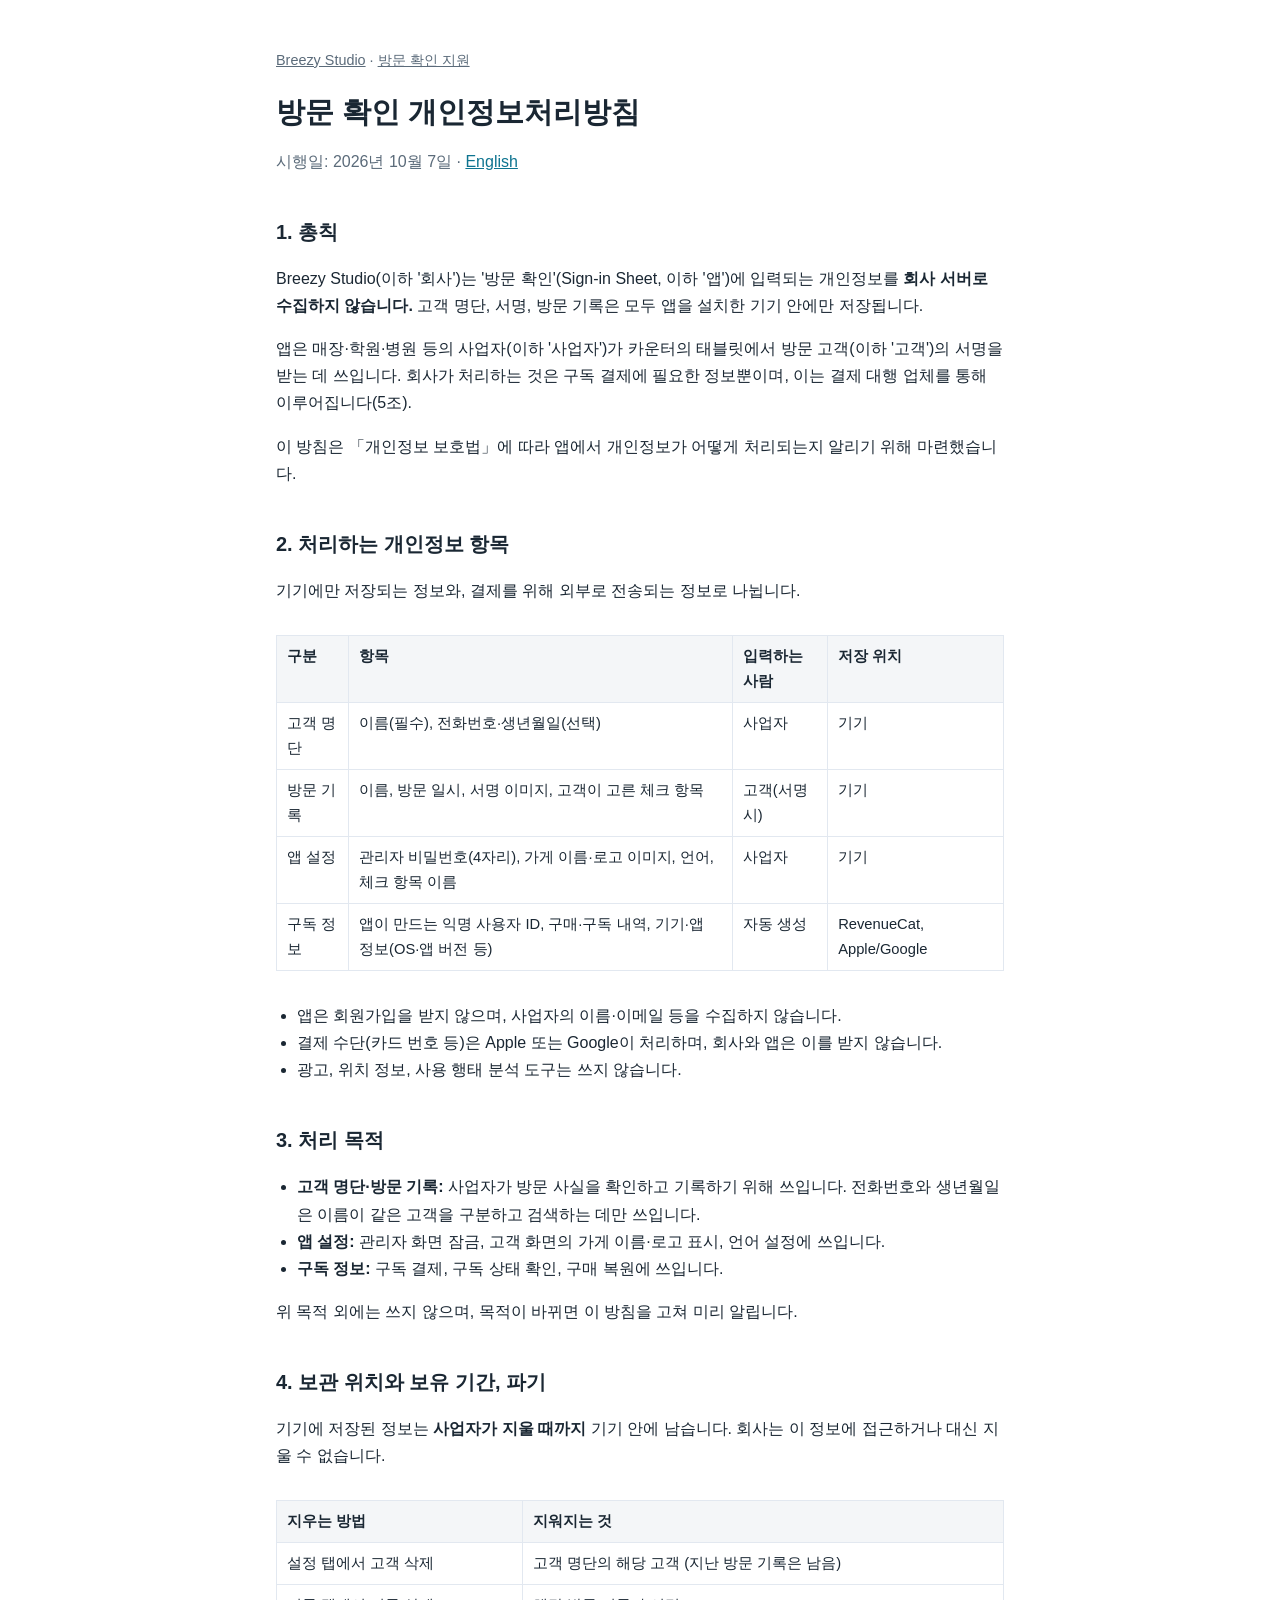
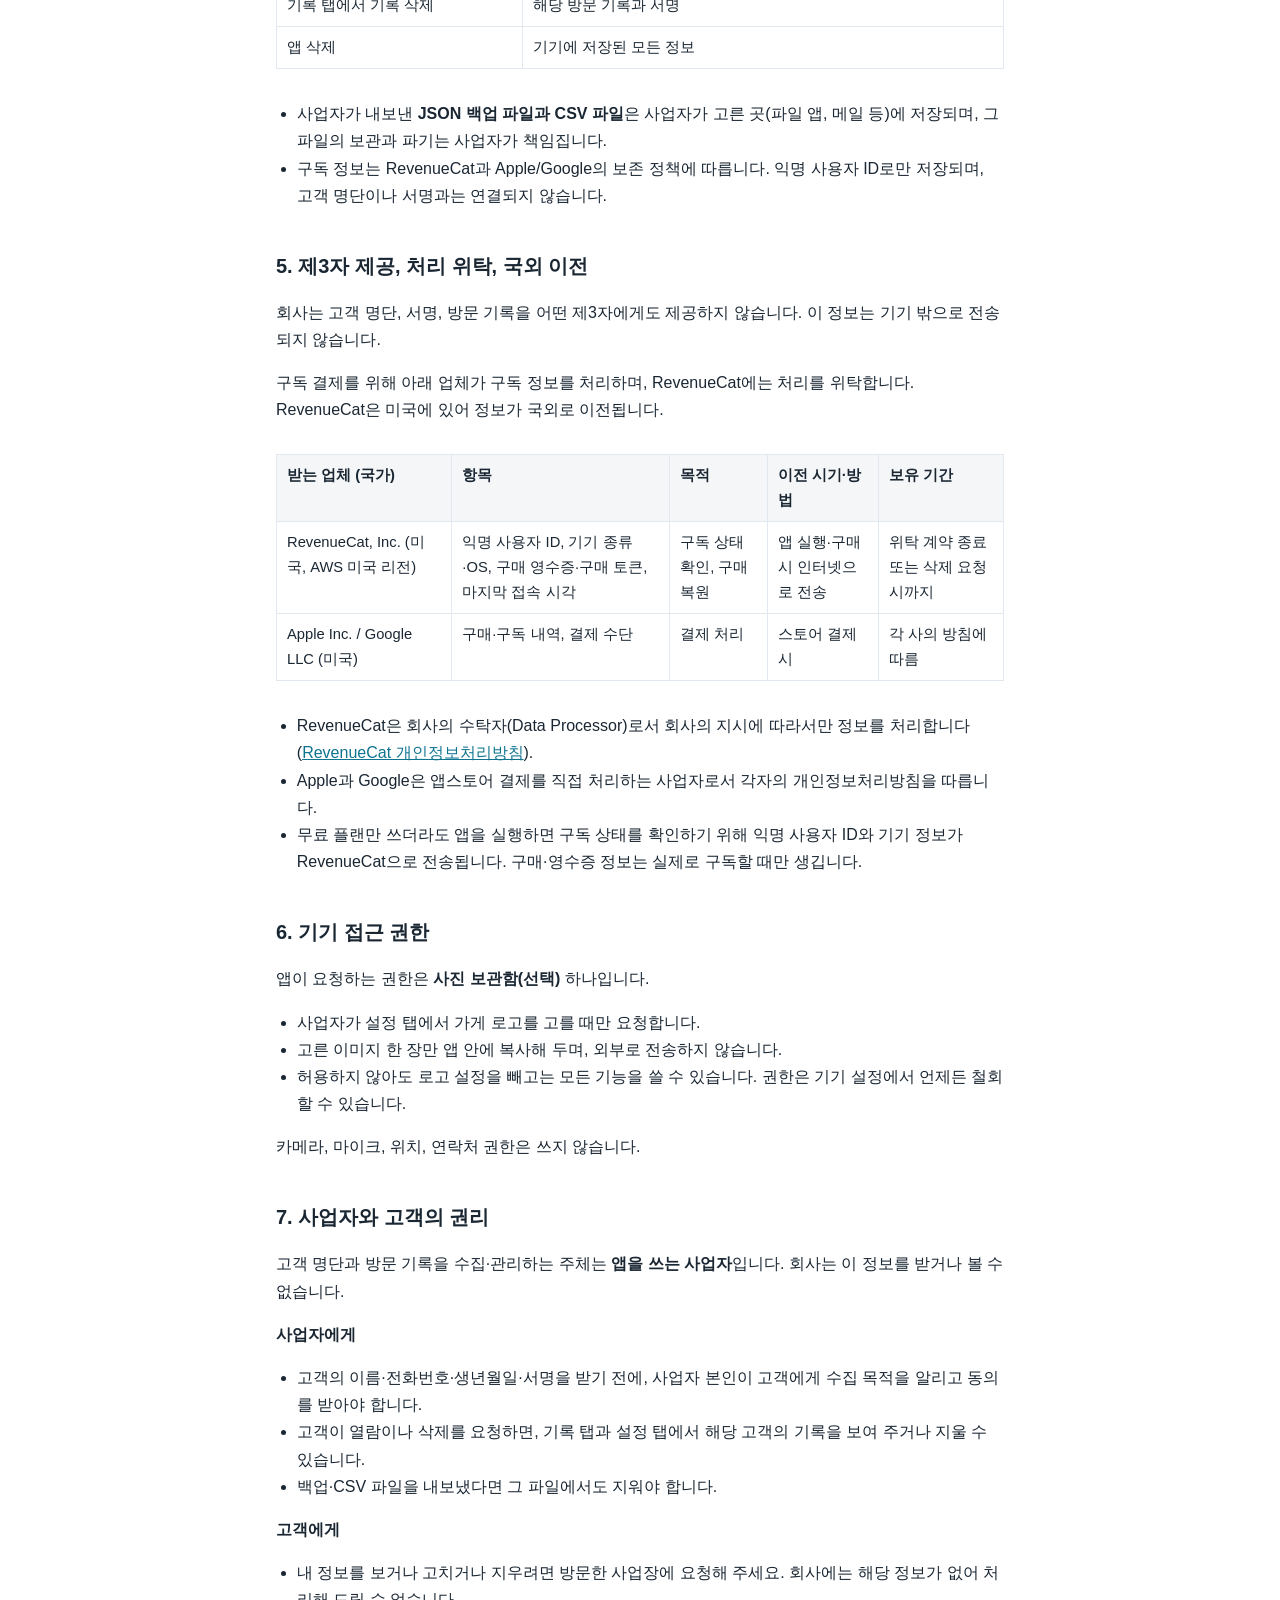
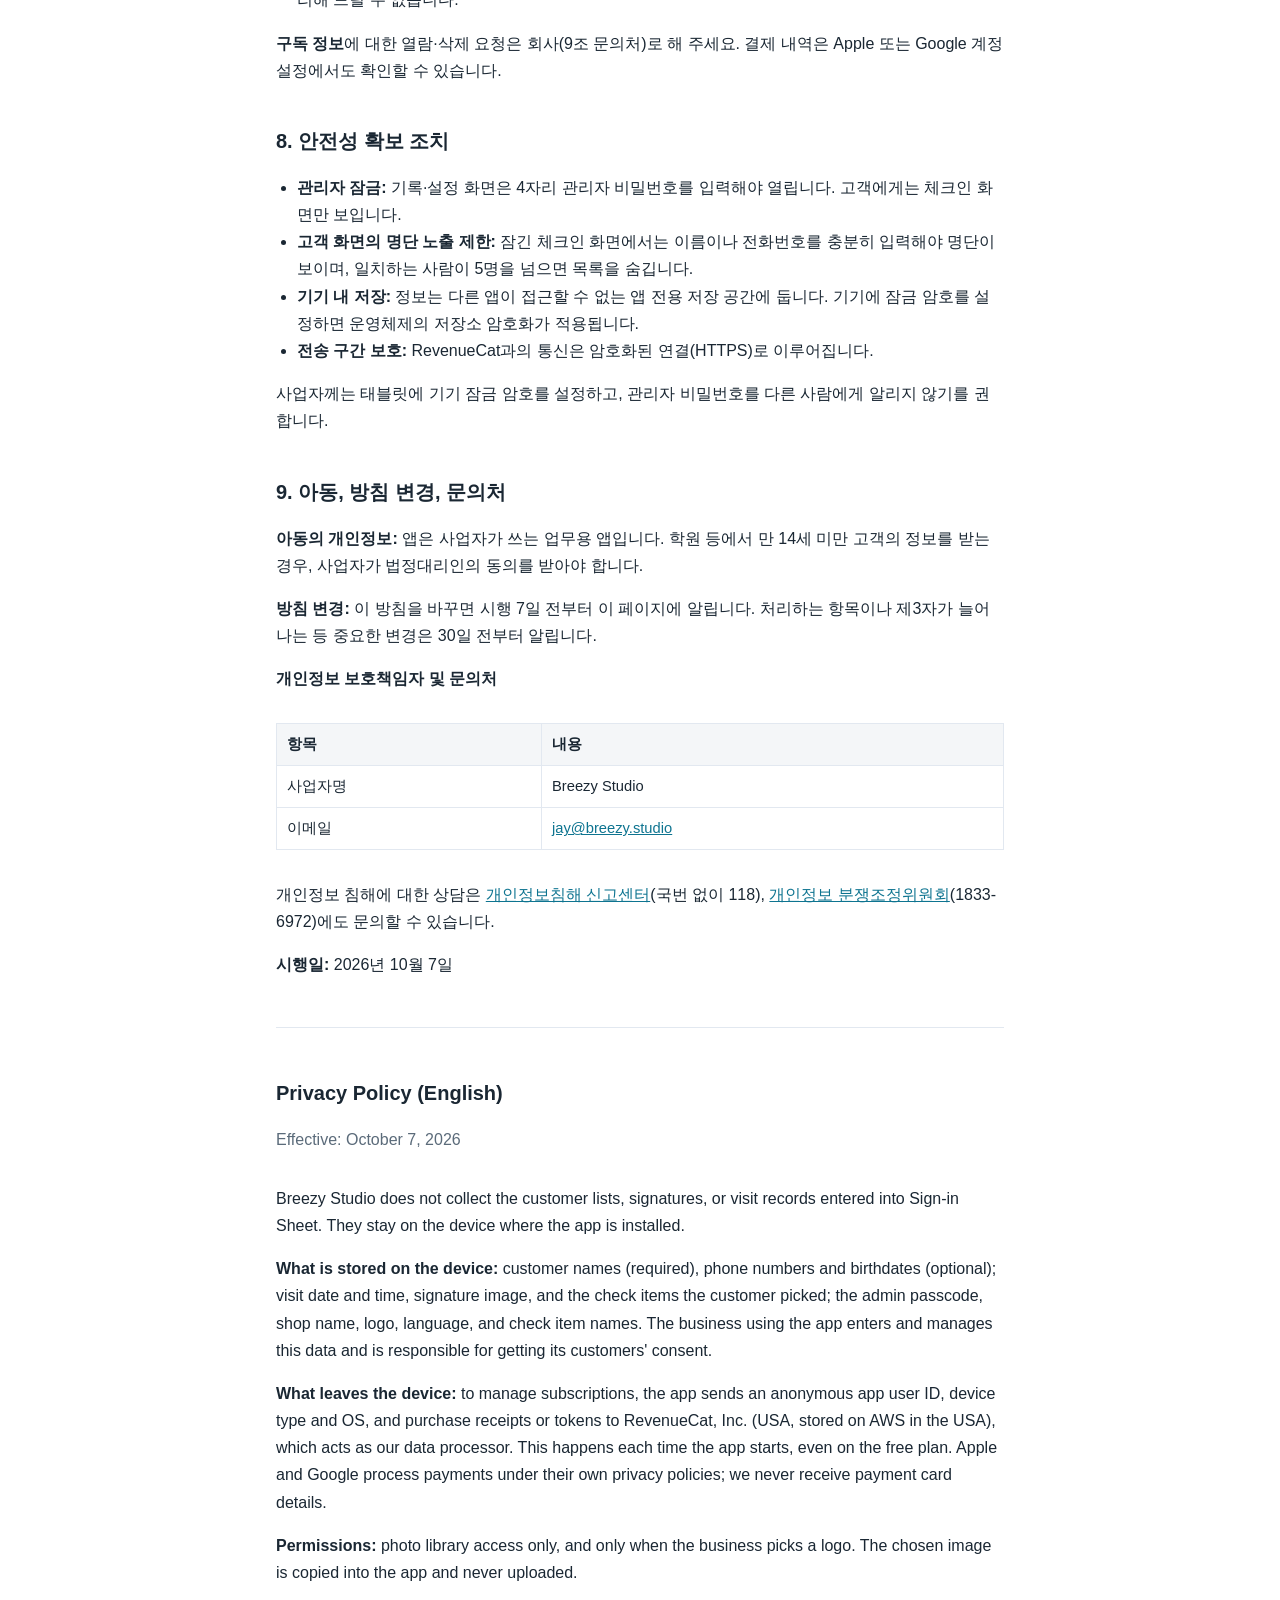
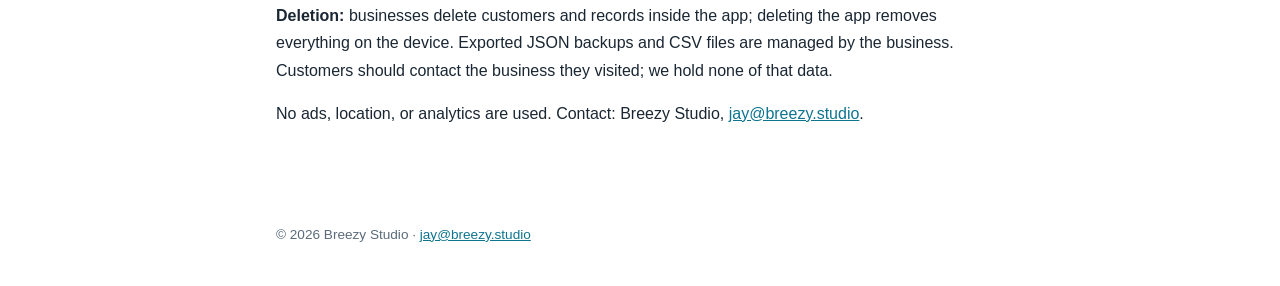
==== signin-sheet/privacy/index.html @ 1c0f671f "Breezy Studio 사이트 첫 버전 - 루트: 앱 목록과 연락처 - /signin-sheet/privacy/: 방문 확인 개인정보처리방침 (시행일 2026-10-07) - /" ====
<!doctype html>
<html lang="ko">
<head>
<meta charset="utf-8">
<meta name="viewport" content="width=device-width, initial-scale=1">
<title>방문 확인 개인정보처리방침 · Breezy Studio</title>
<meta name="color-scheme" content="light dark">
<link rel="stylesheet" href="/assets/site.css">
</head>
<body>
<main>
  <nav class="crumbs"><a href="/">Breezy Studio</a> · <a href="/signin-sheet/support/">방문 확인 지원</a></nav>
  <h1>방문 확인 개인정보처리방침</h1>
  <p class="meta">시행일: 2026년 10월 7일 · <a href="#en">English</a></p>
  
  <h2>1. 총칙</h2>
  <p>Breezy Studio(이하 '회사')는 '방문 확인'(Sign-in Sheet, 이하 '앱')에 입력되는 개인정보를 <strong>회사 서버로 수집하지 않습니다.</strong> 고객 명단, 서명, 방문 기록은 모두 앱을 설치한 기기 안에만 저장됩니다.</p>
  <p>앱은 매장·학원·병원 등의 사업자(이하 '사업자')가 카운터의 태블릿에서 방문 고객(이하 '고객')의 서명을 받는 데 쓰입니다. 회사가 처리하는 것은 구독 결제에 필요한 정보뿐이며, 이는 결제 대행 업체를 통해 이루어집니다(5조).</p>
  <p>이 방침은 「개인정보 보호법」에 따라 앱에서 개인정보가 어떻게 처리되는지 알리기 위해 마련했습니다.</p>
  
  <h2>2. 처리하는 개인정보 항목</h2>
  <p>기기에만 저장되는 정보와, 결제를 위해 외부로 전송되는 정보로 나뉩니다.</p>
  <div class="table-wrap">
    <table>
      <thead><tr><th>구분</th><th>항목</th><th>입력하는 사람</th><th>저장 위치</th></tr></thead>
      <tbody>
        <tr><td>고객 명단</td><td>이름(필수), 전화번호·생년월일(선택)</td><td>사업자</td><td>기기</td></tr>
        <tr><td>방문 기록</td><td>이름, 방문 일시, 서명 이미지, 고객이 고른 체크 항목</td><td>고객(서명 시)</td><td>기기</td></tr>
        <tr><td>앱 설정</td><td>관리자 비밀번호(4자리), 가게 이름·로고 이미지, 언어, 체크 항목 이름</td><td>사업자</td><td>기기</td></tr>
        <tr><td>구독 정보</td><td>앱이 만드는 익명 사용자 ID, 구매·구독 내역, 기기·앱 정보(OS·앱 버전 등)</td><td>자동 생성</td><td>RevenueCat, Apple/Google</td></tr>
      </tbody>
    </table>
  </div>
  <ul>
    <li>앱은 회원가입을 받지 않으며, 사업자의 이름·이메일 등을 수집하지 않습니다.</li>
    <li>결제 수단(카드 번호 등)은 Apple 또는 Google이 처리하며, 회사와 앱은 이를 받지 않습니다.</li>
    <li>광고, 위치 정보, 사용 행태 분석 도구는 쓰지 않습니다.</li>
  </ul>
  
  <h2>3. 처리 목적</h2>
  <ul>
    <li><strong>고객 명단·방문 기록:</strong> 사업자가 방문 사실을 확인하고 기록하기 위해 쓰입니다. 전화번호와 생년월일은 이름이 같은 고객을 구분하고 검색하는 데만 쓰입니다.</li>
    <li><strong>앱 설정:</strong> 관리자 화면 잠금, 고객 화면의 가게 이름·로고 표시, 언어 설정에 쓰입니다.</li>
    <li><strong>구독 정보:</strong> 구독 결제, 구독 상태 확인, 구매 복원에 쓰입니다.</li>
  </ul>
  <p>위 목적 외에는 쓰지 않으며, 목적이 바뀌면 이 방침을 고쳐 미리 알립니다.</p>
  
  <h2>4. 보관 위치와 보유 기간, 파기</h2>
  <p>기기에 저장된 정보는 <strong>사업자가 지울 때까지</strong> 기기 안에 남습니다. 회사는 이 정보에 접근하거나 대신 지울 수 없습니다.</p>
  <div class="table-wrap">
    <table>
      <thead><tr><th>지우는 방법</th><th>지워지는 것</th></tr></thead>
      <tbody>
        <tr><td>설정 탭에서 고객 삭제</td><td>고객 명단의 해당 고객 (지난 방문 기록은 남음)</td></tr>
        <tr><td>기록 탭에서 기록 삭제</td><td>해당 방문 기록과 서명</td></tr>
        <tr><td>앱 삭제</td><td>기기에 저장된 모든 정보</td></tr>
      </tbody>
    </table>
  </div>
  <ul>
    <li>사업자가 내보낸 <strong>JSON 백업 파일과 CSV 파일</strong>은 사업자가 고른 곳(파일 앱, 메일 등)에 저장되며, 그 파일의 보관과 파기는 사업자가 책임집니다.</li>
    <li>구독 정보는 RevenueCat과 Apple/Google의 보존 정책에 따릅니다. 익명 사용자 ID로만 저장되며, 고객 명단이나 서명과는 연결되지 않습니다.</li>
  </ul>
  
  <h2>5. 제3자 제공, 처리 위탁, 국외 이전</h2>
  <p>회사는 고객 명단, 서명, 방문 기록을 어떤 제3자에게도 제공하지 않습니다. 이 정보는 기기 밖으로 전송되지 않습니다.</p>
  <p>구독 결제를 위해 아래 업체가 구독 정보를 처리하며, RevenueCat에는 처리를 위탁합니다. RevenueCat은 미국에 있어 정보가 국외로 이전됩니다.</p>
  <div class="table-wrap">
    <table>
      <thead><tr><th>받는 업체 (국가)</th><th>항목</th><th>목적</th><th>이전 시기·방법</th><th>보유 기간</th></tr></thead>
      <tbody>
        <tr><td>RevenueCat, Inc. (미국, AWS 미국 리전)</td><td>익명 사용자 ID, 기기 종류·OS, 구매 영수증·구매 토큰, 마지막 접속 시각</td><td>구독 상태 확인, 구매 복원</td><td>앱 실행·구매 시 인터넷으로 전송</td><td>위탁 계약 종료 또는 삭제 요청 시까지</td></tr>
        <tr><td>Apple Inc. / Google LLC (미국)</td><td>구매·구독 내역, 결제 수단</td><td>결제 처리</td><td>스토어 결제 시</td><td>각 사의 방침에 따름</td></tr>
      </tbody>
    </table>
  </div>
  <ul>
    <li>RevenueCat은 회사의 수탁자(Data Processor)로서 회사의 지시에 따라서만 정보를 처리합니다 (<a href="https://www.revenuecat.com/privacy" target="_blank" rel="noopener">RevenueCat 개인정보처리방침</a>).</li>
    <li>Apple과 Google은 앱스토어 결제를 직접 처리하는 사업자로서 각자의 개인정보처리방침을 따릅니다.</li>
    <li>무료 플랜만 쓰더라도 앱을 실행하면 구독 상태를 확인하기 위해 익명 사용자 ID와 기기 정보가 RevenueCat으로 전송됩니다. 구매·영수증 정보는 실제로 구독할 때만 생깁니다.</li>
  </ul>
  
  <h2>6. 기기 접근 권한</h2>
  <p>앱이 요청하는 권한은 <strong>사진 보관함(선택)</strong> 하나입니다.</p>
  <ul>
    <li>사업자가 설정 탭에서 가게 로고를 고를 때만 요청합니다.</li>
    <li>고른 이미지 한 장만 앱 안에 복사해 두며, 외부로 전송하지 않습니다.</li>
    <li>허용하지 않아도 로고 설정을 빼고는 모든 기능을 쓸 수 있습니다. 권한은 기기 설정에서 언제든 철회할 수 있습니다.</li>
  </ul>
  <p>카메라, 마이크, 위치, 연락처 권한은 쓰지 않습니다.</p>
  
  <h2>7. 사업자와 고객의 권리</h2>
  <p>고객 명단과 방문 기록을 수집·관리하는 주체는 <strong>앱을 쓰는 사업자</strong>입니다. 회사는 이 정보를 받거나 볼 수 없습니다.</p>
  <p><strong>사업자에게</strong></p>
  <ul>
    <li>고객의 이름·전화번호·생년월일·서명을 받기 전에, 사업자 본인이 고객에게 수집 목적을 알리고 동의를 받아야 합니다.</li>
    <li>고객이 열람이나 삭제를 요청하면, 기록 탭과 설정 탭에서 해당 고객의 기록을 보여 주거나 지울 수 있습니다.</li>
    <li>백업·CSV 파일을 내보냈다면 그 파일에서도 지워야 합니다.</li>
  </ul>
  <p><strong>고객에게</strong></p>
  <ul>
    <li>내 정보를 보거나 고치거나 지우려면 방문한 사업장에 요청해 주세요. 회사에는 해당 정보가 없어 처리해 드릴 수 없습니다.</li>
  </ul>
  <p><strong>구독 정보</strong>에 대한 열람·삭제 요청은 회사(9조 문의처)로 해 주세요. 결제 내역은 Apple 또는 Google 계정 설정에서도 확인할 수 있습니다.</p>
  
  <h2>8. 안전성 확보 조치</h2>
  <ul>
    <li><strong>관리자 잠금:</strong> 기록·설정 화면은 4자리 관리자 비밀번호를 입력해야 열립니다. 고객에게는 체크인 화면만 보입니다.</li>
    <li><strong>고객 화면의 명단 노출 제한:</strong> 잠긴 체크인 화면에서는 이름이나 전화번호를 충분히 입력해야 명단이 보이며, 일치하는 사람이 5명을 넘으면 목록을 숨깁니다.</li>
    <li><strong>기기 내 저장:</strong> 정보는 다른 앱이 접근할 수 없는 앱 전용 저장 공간에 둡니다. 기기에 잠금 암호를 설정하면 운영체제의 저장소 암호화가 적용됩니다.</li>
    <li><strong>전송 구간 보호:</strong> RevenueCat과의 통신은 암호화된 연결(HTTPS)로 이루어집니다.</li>
  </ul>
  <p>사업자께는 태블릿에 기기 잠금 암호를 설정하고, 관리자 비밀번호를 다른 사람에게 알리지 않기를 권합니다.</p>
  
  <h2>9. 아동, 방침 변경, 문의처</h2>
  <p><strong>아동의 개인정보:</strong> 앱은 사업자가 쓰는 업무용 앱입니다. 학원 등에서 만 14세 미만 고객의 정보를 받는 경우, 사업자가 법정대리인의 동의를 받아야 합니다.</p>
  <p><strong>방침 변경:</strong> 이 방침을 바꾸면 시행 7일 전부터 이 페이지에 알립니다. 처리하는 항목이나 제3자가 늘어나는 등 중요한 변경은 30일 전부터 알립니다.</p>
  <p><strong>개인정보 보호책임자 및 문의처</strong></p>
  <div class="table-wrap">
    <table>
      <thead><tr><th>항목</th><th>내용</th></tr></thead>
      <tbody>
        <tr><td>사업자명</td><td>Breezy Studio</td></tr>
        <tr><td>이메일</td><td><a href="mailto:jay@breezy.studio">jay@breezy.studio</a></td></tr>
      </tbody>
    </table>
  </div>
  <p>개인정보 침해에 대한 상담은 <a href="https://privacy.kisa.or.kr" target="_blank" rel="noopener">개인정보침해 신고센터</a>(국번 없이 118), <a href="https://www.kopico.go.kr" target="_blank" rel="noopener">개인정보 분쟁조정위원회</a>(1833-6972)에도 문의할 수 있습니다.</p>
  <p><strong>시행일:</strong> 2026년 10월 7일</p>
  
  <hr>
  
  <h2 id="en">Privacy Policy (English)</h2>
  <p class="meta">Effective: October 7, 2026</p>
  <p>Breezy Studio does not collect the customer lists, signatures, or visit records entered into Sign-in Sheet. They stay on the device where the app is installed.</p>
  <p><strong>What is stored on the device:</strong> customer names (required), phone numbers and birthdates (optional); visit date and time, signature image, and the check items the customer picked; the admin passcode, shop name, logo, language, and check item names. The business using the app enters and manages this data and is responsible for getting its customers' consent.</p>
  <p><strong>What leaves the device:</strong> to manage subscriptions, the app sends an anonymous app user ID, device type and OS, and purchase receipts or tokens to RevenueCat, Inc. (USA, stored on AWS in the USA), which acts as our data processor. This happens each time the app starts, even on the free plan. Apple and Google process payments under their own privacy policies; we never receive payment card details.</p>
  <p><strong>Permissions:</strong> photo library access only, and only when the business picks a logo. The chosen image is copied into the app and never uploaded.</p>
  <p><strong>Deletion:</strong> businesses delete customers and records inside the app; deleting the app removes everything on the device. Exported JSON backups and CSV files are managed by the business. Customers should contact the business they visited; we hold none of that data.</p>
  <p>No ads, location, or analytics are used. Contact: Breezy Studio, <a href="mailto:jay@breezy.studio">jay@breezy.studio</a>.</p>
</main>
<footer>© 2026 Breezy Studio · <a href="mailto:jay@breezy.studio">jay@breezy.studio</a></footer>
</body>
</html>
---- assets/site.css ----
:root {
  --bg: #ffffff;
  --ink: #1a2733;
  --sub: #5b6b7a;
  --line: #e2e8f0;
  --head: #f4f6f8;
  --accent: #0e7490;
}

@media (prefers-color-scheme: dark) {
  :root {
    --bg: #0f1418;
    --ink: #e6edf3;
    --sub: #9aa8b5;
    --line: #2a333c;
    --head: #182028;
    --accent: #4fb3c8;
  }
}

* { box-sizing: border-box; }

body {
  margin: 0;
  background: var(--bg);
  color: var(--ink);
  font-family: -apple-system, BlinkMacSystemFont, "Apple SD Gothic Neo", "Noto Sans KR", "Segoe UI", sans-serif;
  font-size: 16px;
  line-height: 1.7;
  -webkit-text-size-adjust: 100%;
}

main { max-width: 760px; margin: 0 auto; padding: 48px 16px 80px; }

a { color: var(--accent); }

h1 { font-size: 1.8em; line-height: 1.3; margin: 0 0 .2em; }
h2 { font-size: 1.25em; margin: 2em 0 .6em; }
h3 { font-size: 1.05em; margin: 1.6em 0 .4em; }

.meta { color: var(--sub); margin-bottom: 2em; }

ul { padding-left: 1.3em; }

.table-wrap { overflow-x: auto; }
table { width: 100%; border-collapse: collapse; margin: 1em 0; font-size: .92em; }
th, td { border: 1px solid var(--line); padding: 8px 10px; text-align: left; vertical-align: top; }
th { background: var(--head); font-weight: 600; }

hr { margin: 3em 0; border: 0; border-top: 1px solid var(--line); }

nav.crumbs { font-size: .9em; color: var(--sub); margin-bottom: 1.5em; }
nav.crumbs a { color: var(--sub); }

footer { max-width: 760px; margin: 0 auto; padding: 0 16px 40px; color: var(--sub); font-size: .85em; }
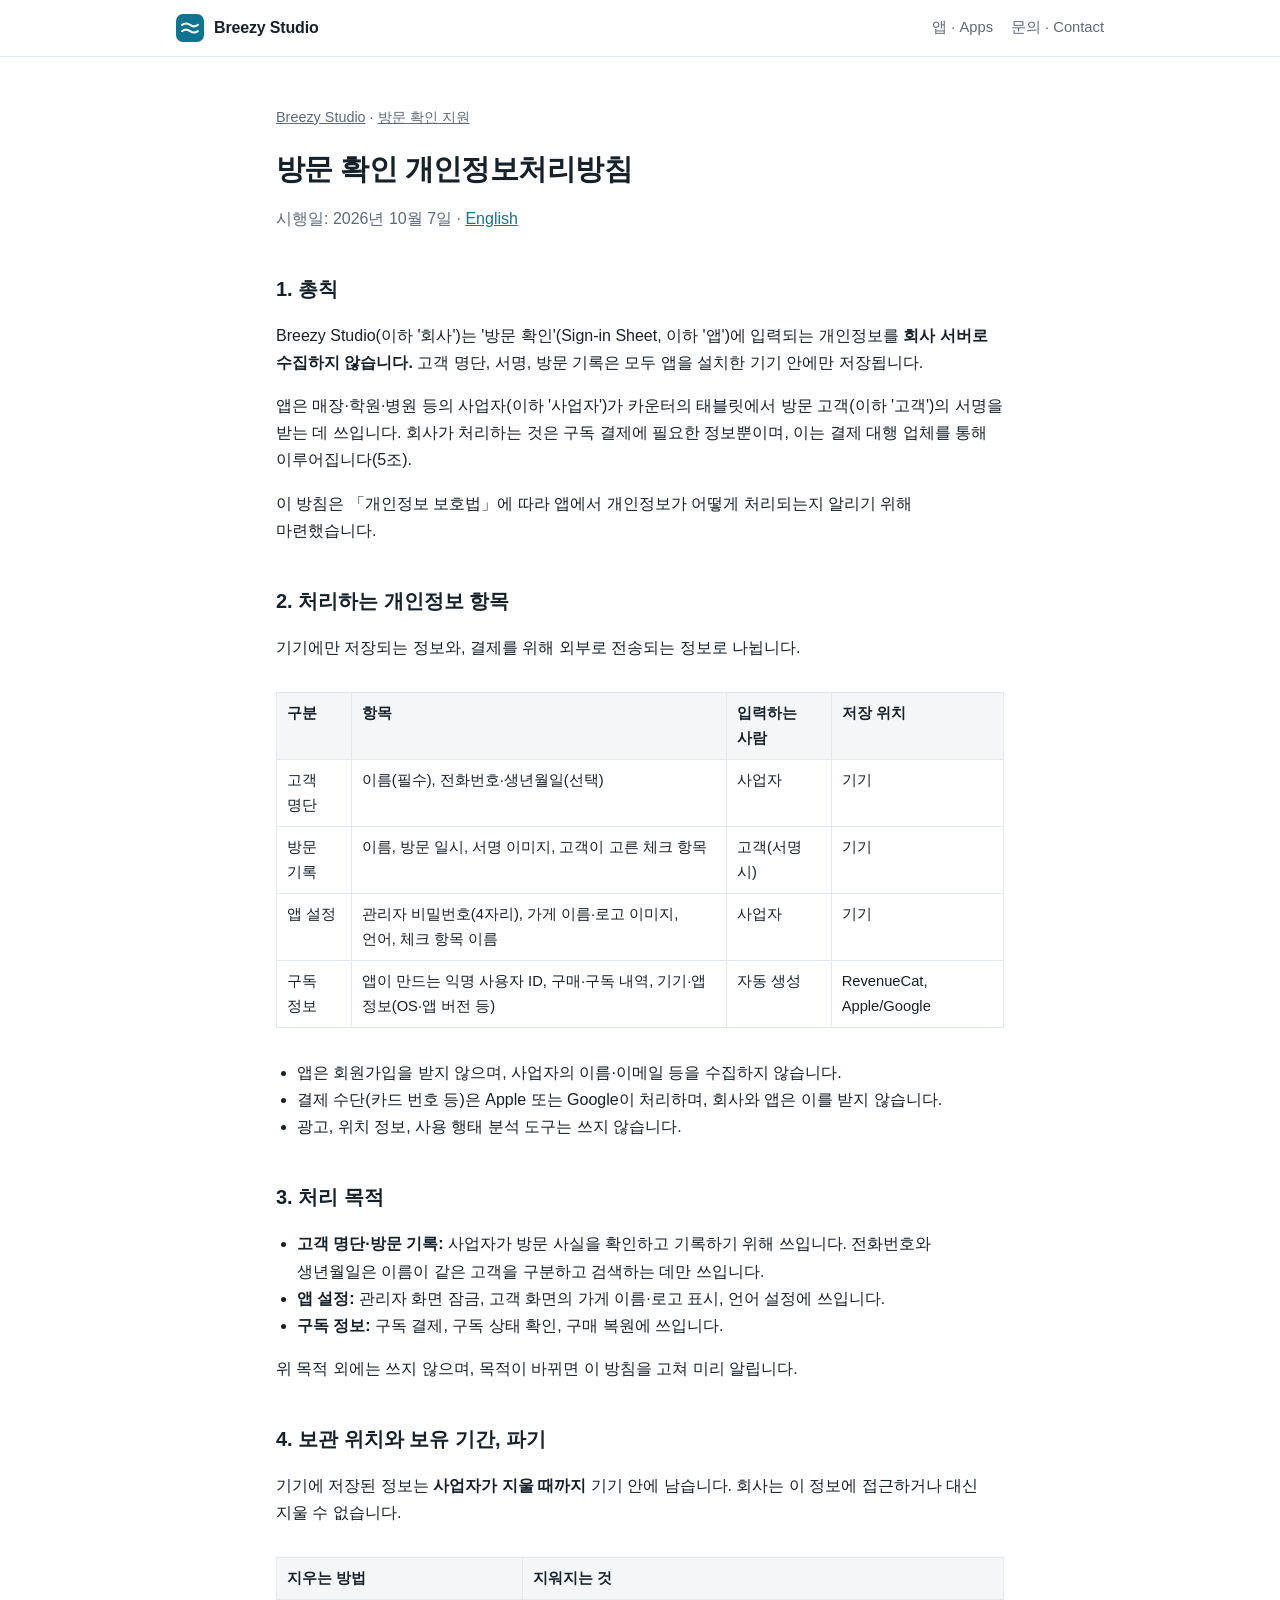
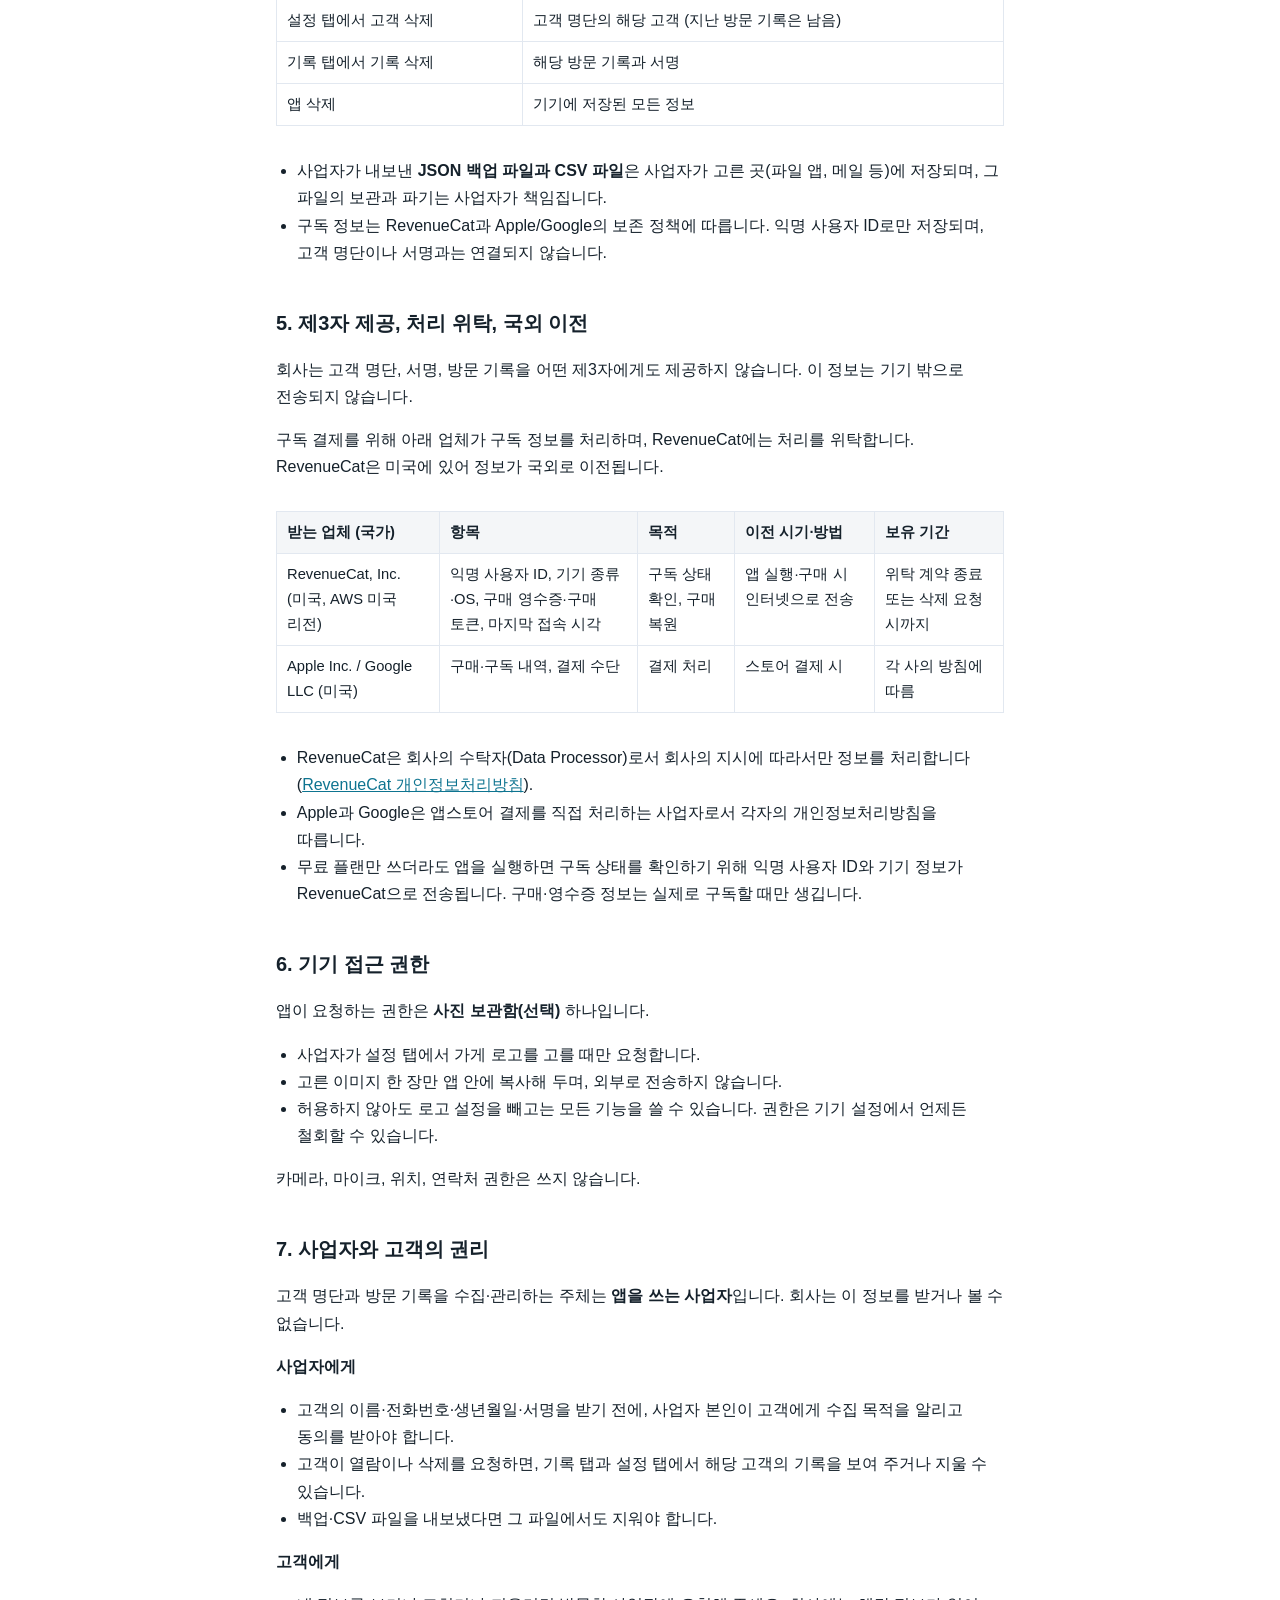
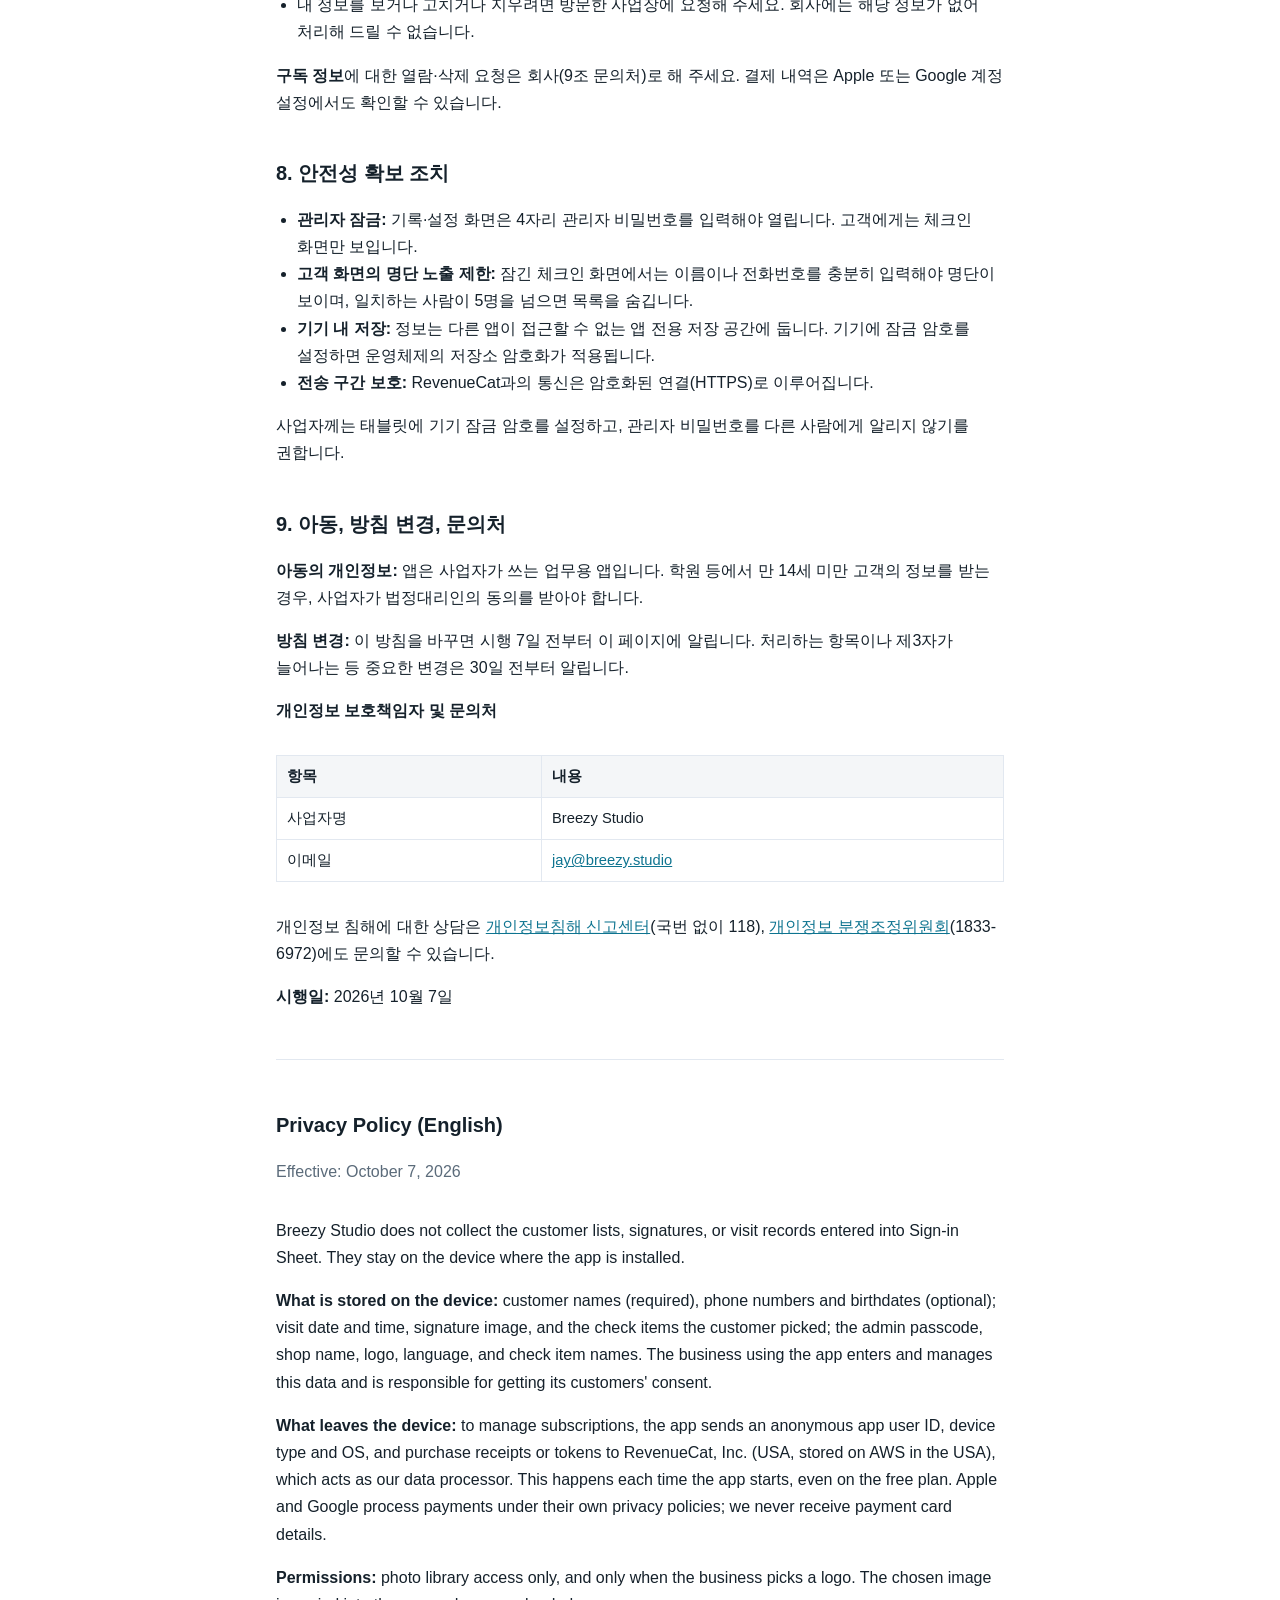
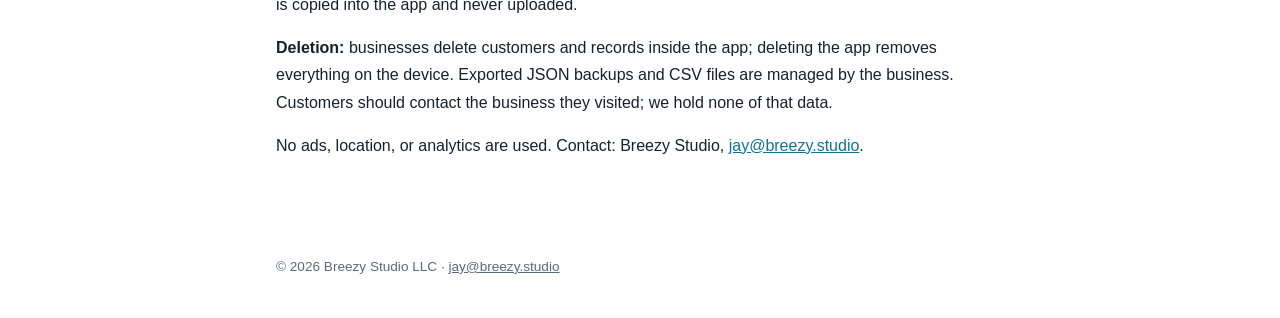
==== commit 84870d35: "회사 소개 사이트로 메인 페이지 개편 (BRE-35) - 헤더, 히어로, 앱 카드, 회사 소개, 문의 섹션 추가 - 로고/파비콘(assets/icon.svg) 추가, 지원·개인정보" ====
--- a/signin-sheet/privacy/index.html
+++ b/signin-sheet/privacy/index.html
@@ -5,9 +5,19 @@
 <meta name="viewport" content="width=device-width, initial-scale=1">
 <title>방문 확인 개인정보처리방침 · Breezy Studio</title>
 <meta name="color-scheme" content="light dark">
+<link rel="icon" href="/assets/icon.svg" type="image/svg+xml">
 <link rel="stylesheet" href="/assets/site.css">
 </head>
 <body>
+<header class="site-header">
+  <div class="inner">
+    <a class="brand" href="/"><img src="/assets/icon.svg" alt="" width="28" height="28"> Breezy Studio</a>
+    <nav class="site-nav">
+      <a href="/#apps">앱 · Apps</a>
+      <a href="/#contact">문의 · Contact</a>
+    </nav>
+  </div>
+</header>
 <main>
   <nav class="crumbs"><a href="/">Breezy Studio</a> · <a href="/signin-sheet/support/">방문 확인 지원</a></nav>
   <h1>방문 확인 개인정보처리방침</h1>
@@ -139,6 +149,6 @@
   <p><strong>Deletion:</strong> businesses delete customers and records inside the app; deleting the app removes everything on the device. Exported JSON backups and CSV files are managed by the business. Customers should contact the business they visited; we hold none of that data.</p>
   <p>No ads, location, or analytics are used. Contact: Breezy Studio, <a href="mailto:jay@breezy.studio">jay@breezy.studio</a>.</p>
 </main>
-<footer>© 2026 Breezy Studio · <a href="mailto:jay@breezy.studio">jay@breezy.studio</a></footer>
+<footer>© 2026 Breezy Studio LLC · <a href="mailto:jay@breezy.studio">jay@breezy.studio</a></footer>
 </body>
 </html>
--- a/assets/site.css
+++ b/assets/site.css
@@ -1,20 +1,28 @@
 :root {
   --bg: #ffffff;
-  --ink: #1a2733;
+  --bg-soft: #f5f8fa;
+  --ink: #15212b;
   --sub: #5b6b7a;
   --line: #e2e8f0;
   --head: #f4f6f8;
+  --card: #ffffff;
   --accent: #0e7490;
+  --accent-soft: #e0f2f6;
+  --shadow: 0 1px 2px rgba(15, 30, 45, .04), 0 8px 24px rgba(15, 30, 45, .06);
 }
 
 @media (prefers-color-scheme: dark) {
   :root {
     --bg: #0f1418;
+    --bg-soft: #141b21;
     --ink: #e6edf3;
     --sub: #9aa8b5;
     --line: #2a333c;
     --head: #182028;
+    --card: #161e25;
     --accent: #4fb3c8;
+    --accent-soft: #15313a;
+    --shadow: 0 1px 2px rgba(0, 0, 0, .3), 0 8px 24px rgba(0, 0, 0, .25);
   }
 }
 
@@ -28,19 +36,33 @@
   font-size: 16px;
   line-height: 1.7;
   -webkit-text-size-adjust: 100%;
+  word-break: keep-all;
 }
-
-main { max-width: 760px; margin: 0 auto; padding: 48px 16px 80px; }
 
 a { color: var(--accent); }
 
-h1 { font-size: 1.8em; line-height: 1.3; margin: 0 0 .2em; }
+/* Site header */
+.site-header { border-bottom: 1px solid var(--line); }
+.site-header .inner {
+  max-width: 960px; margin: 0 auto; padding: 14px 16px;
+  display: flex; align-items: center; justify-content: space-between; gap: 16px;
+}
+.brand { display: inline-flex; align-items: center; gap: 10px; color: var(--ink); text-decoration: none; font-weight: 700; letter-spacing: -.01em; }
+.brand img { width: 28px; height: 28px; flex: none; }
+.site-nav { display: flex; gap: 18px; font-size: .92em; }
+.site-nav a { color: var(--sub); text-decoration: none; }
+.site-nav a:hover { color: var(--ink); }
+
+/* Document pages (support, privacy) */
+main { max-width: 760px; margin: 0 auto; padding: 48px 16px 80px; }
+
+h1 { font-size: 1.8em; line-height: 1.3; margin: 0 0 .2em; letter-spacing: -.02em; }
 h2 { font-size: 1.25em; margin: 2em 0 .6em; }
 h3 { font-size: 1.05em; margin: 1.6em 0 .4em; }
 
 .meta { color: var(--sub); margin-bottom: 2em; }
 
-ul { padding-left: 1.3em; }
+ul, ol { padding-left: 1.3em; }
 
 .table-wrap { overflow-x: auto; }
 table { width: 100%; border-collapse: collapse; margin: 1em 0; font-size: .92em; }
@@ -52,4 +74,65 @@
 nav.crumbs { font-size: .9em; color: var(--sub); margin-bottom: 1.5em; }
 nav.crumbs a { color: var(--sub); }
 
+/* Home page */
+main.home { max-width: 960px; padding-top: 0; }
+
+.hero { padding: 72px 0 56px; }
+.eyebrow { color: var(--accent); font-weight: 600; font-size: .9em; letter-spacing: .04em; text-transform: uppercase; margin: 0 0 12px; }
+.hero h1 { font-size: clamp(2em, 5vw, 2.9em); line-height: 1.2; margin: 0 0 16px; max-width: 18em; }
+.hero .lead { font-size: 1.12em; color: var(--sub); max-width: 34em; margin: 0; }
+.hero .lead-en { color: var(--sub); max-width: 34em; margin: 8px 0 0; font-size: .95em; }
+.hero .actions { display: flex; flex-wrap: wrap; gap: 10px; margin-top: 28px; }
+
+.btn {
+  display: inline-block; padding: 10px 18px; border-radius: 999px;
+  font-weight: 600; font-size: .95em; text-decoration: none;
+  border: 1px solid var(--line); color: var(--ink); background: var(--card);
+}
+.btn.primary { background: var(--accent); border-color: var(--accent); color: #fff; }
+@media (prefers-color-scheme: dark) { .btn.primary { color: #0f1418; } }
+
+.section { padding: 48px 0; border-top: 1px solid var(--line); }
+.section > h2 { margin: 0 0 6px; font-size: 1.4em; letter-spacing: -.01em; }
+.section > .section-sub { color: var(--sub); margin: 0 0 24px; }
+
+.app-card {
+  display: grid; grid-template-columns: 72px 1fr; gap: 20px; align-items: start;
+  padding: 24px; border: 1px solid var(--line); border-radius: 16px;
+  background: var(--card); box-shadow: var(--shadow);
+}
+.app-icon {
+  width: 72px; height: 72px; border-radius: 18px; display: grid; place-items: center;
+  background: var(--accent-soft); color: var(--accent);
+}
+.app-icon svg { width: 38px; height: 38px; }
+.app-card h3 { margin: 0; font-size: 1.15em; }
+.app-card h3 small { font-weight: 500; color: var(--sub); font-size: .82em; margin-left: 6px; }
+.app-card p { margin: 6px 0 0; }
+.app-card .en { color: var(--sub); font-size: .93em; }
+.app-card .platforms { display: flex; flex-wrap: wrap; gap: 6px; margin-top: 12px; }
+.tag { font-size: .78em; padding: 2px 10px; border-radius: 999px; background: var(--bg-soft); border: 1px solid var(--line); color: var(--sub); }
+.app-card .links { display: flex; flex-wrap: wrap; gap: 8px 18px; margin-top: 14px; font-size: .93em; font-weight: 600; }
+.app-card .links a { text-decoration: none; }
+
+.grid-2 { display: grid; grid-template-columns: repeat(2, 1fr); gap: 16px; }
+.info { padding: 20px; border-radius: 14px; background: var(--bg-soft); border: 1px solid var(--line); }
+.info h3 { margin: 0 0 6px; font-size: 1em; }
+.info p { margin: 0; color: var(--sub); font-size: .95em; }
+
+.contact { display: flex; flex-wrap: wrap; align-items: center; justify-content: space-between; gap: 16px; }
+.contact p { margin: 0; color: var(--sub); }
+.contact .email { font-size: 1.2em; font-weight: 600; }
+
+@media (max-width: 600px) {
+  .hero { padding: 48px 0 40px; }
+  .app-card { grid-template-columns: 1fr; gap: 14px; padding: 20px; }
+  .app-icon { width: 60px; height: 60px; border-radius: 15px; }
+  .grid-2 { grid-template-columns: 1fr; }
+  .site-nav { gap: 14px; }
+}
+
+/* Footer */
 footer { max-width: 760px; margin: 0 auto; padding: 0 16px 40px; color: var(--sub); font-size: .85em; }
+footer.site-footer { max-width: 960px; padding-top: 24px; border-top: 1px solid var(--line); display: flex; flex-wrap: wrap; justify-content: space-between; gap: 8px; }
+footer a { color: var(--sub); }
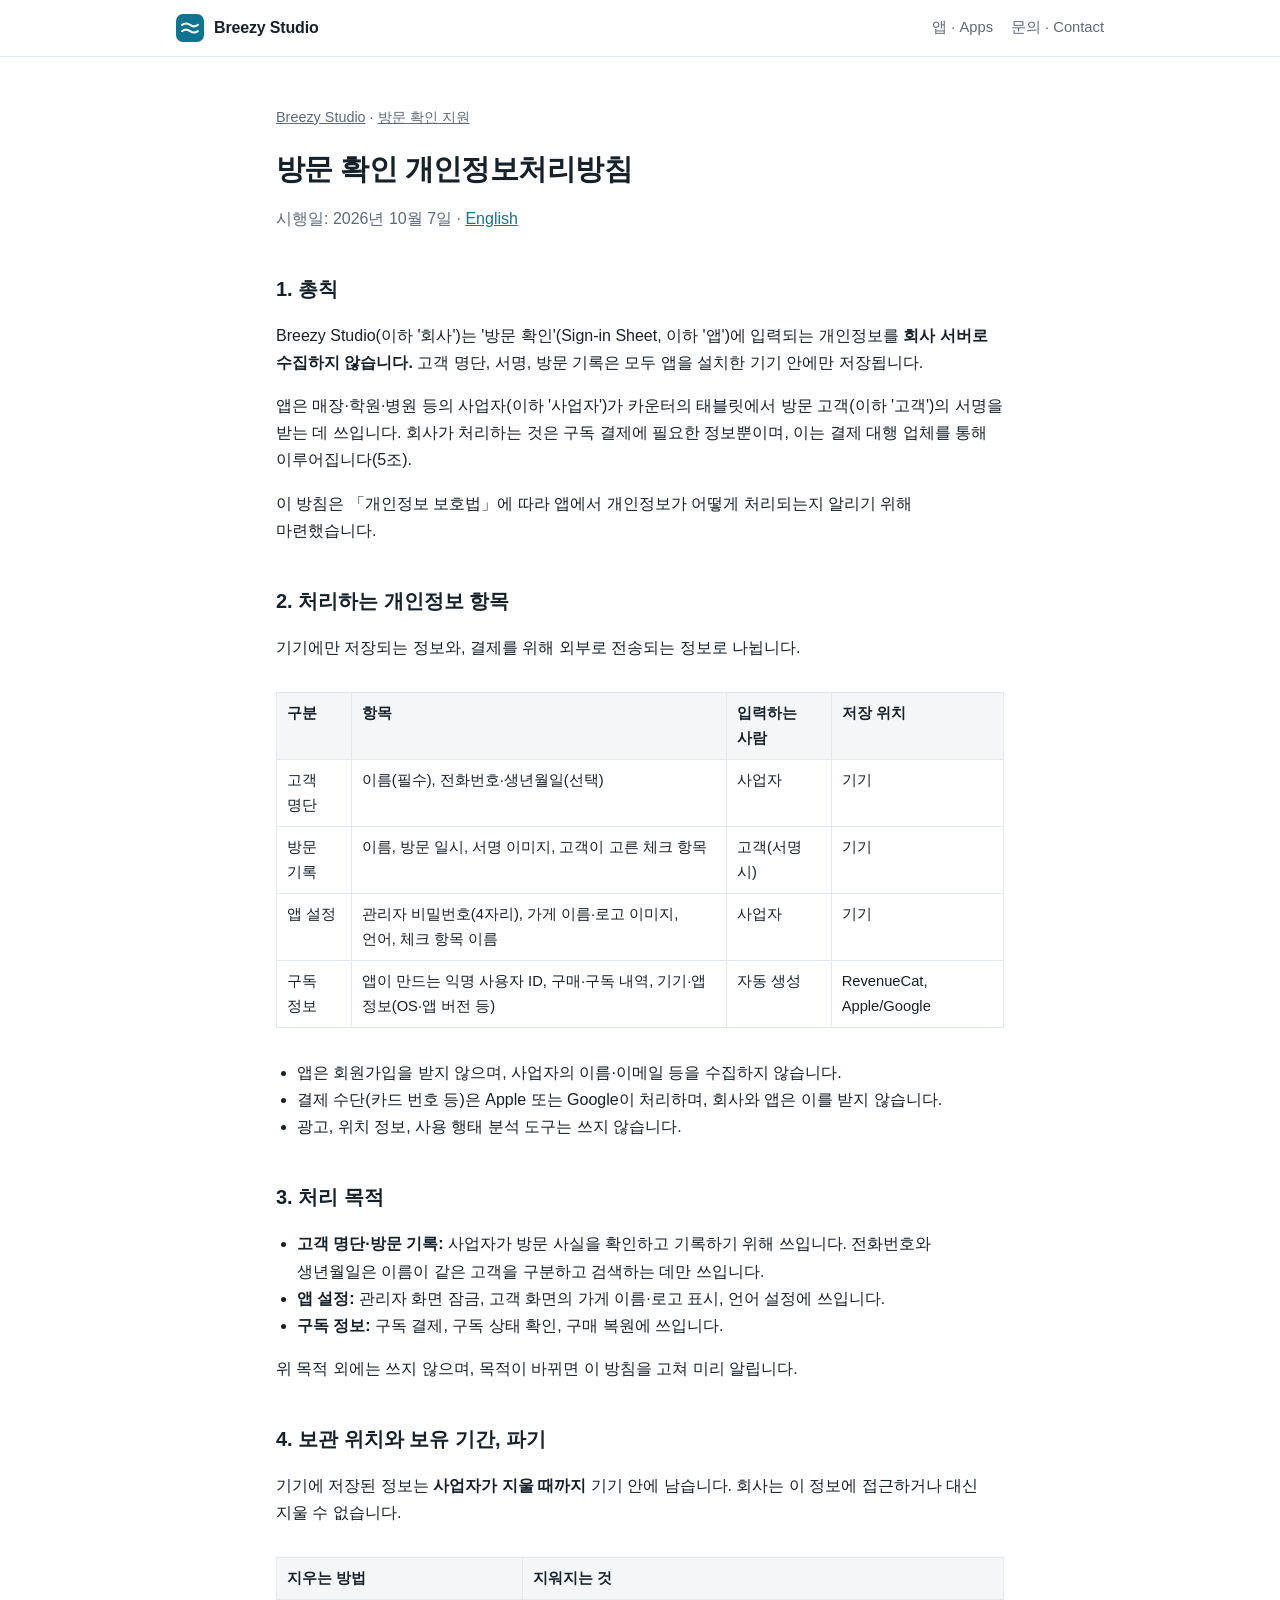
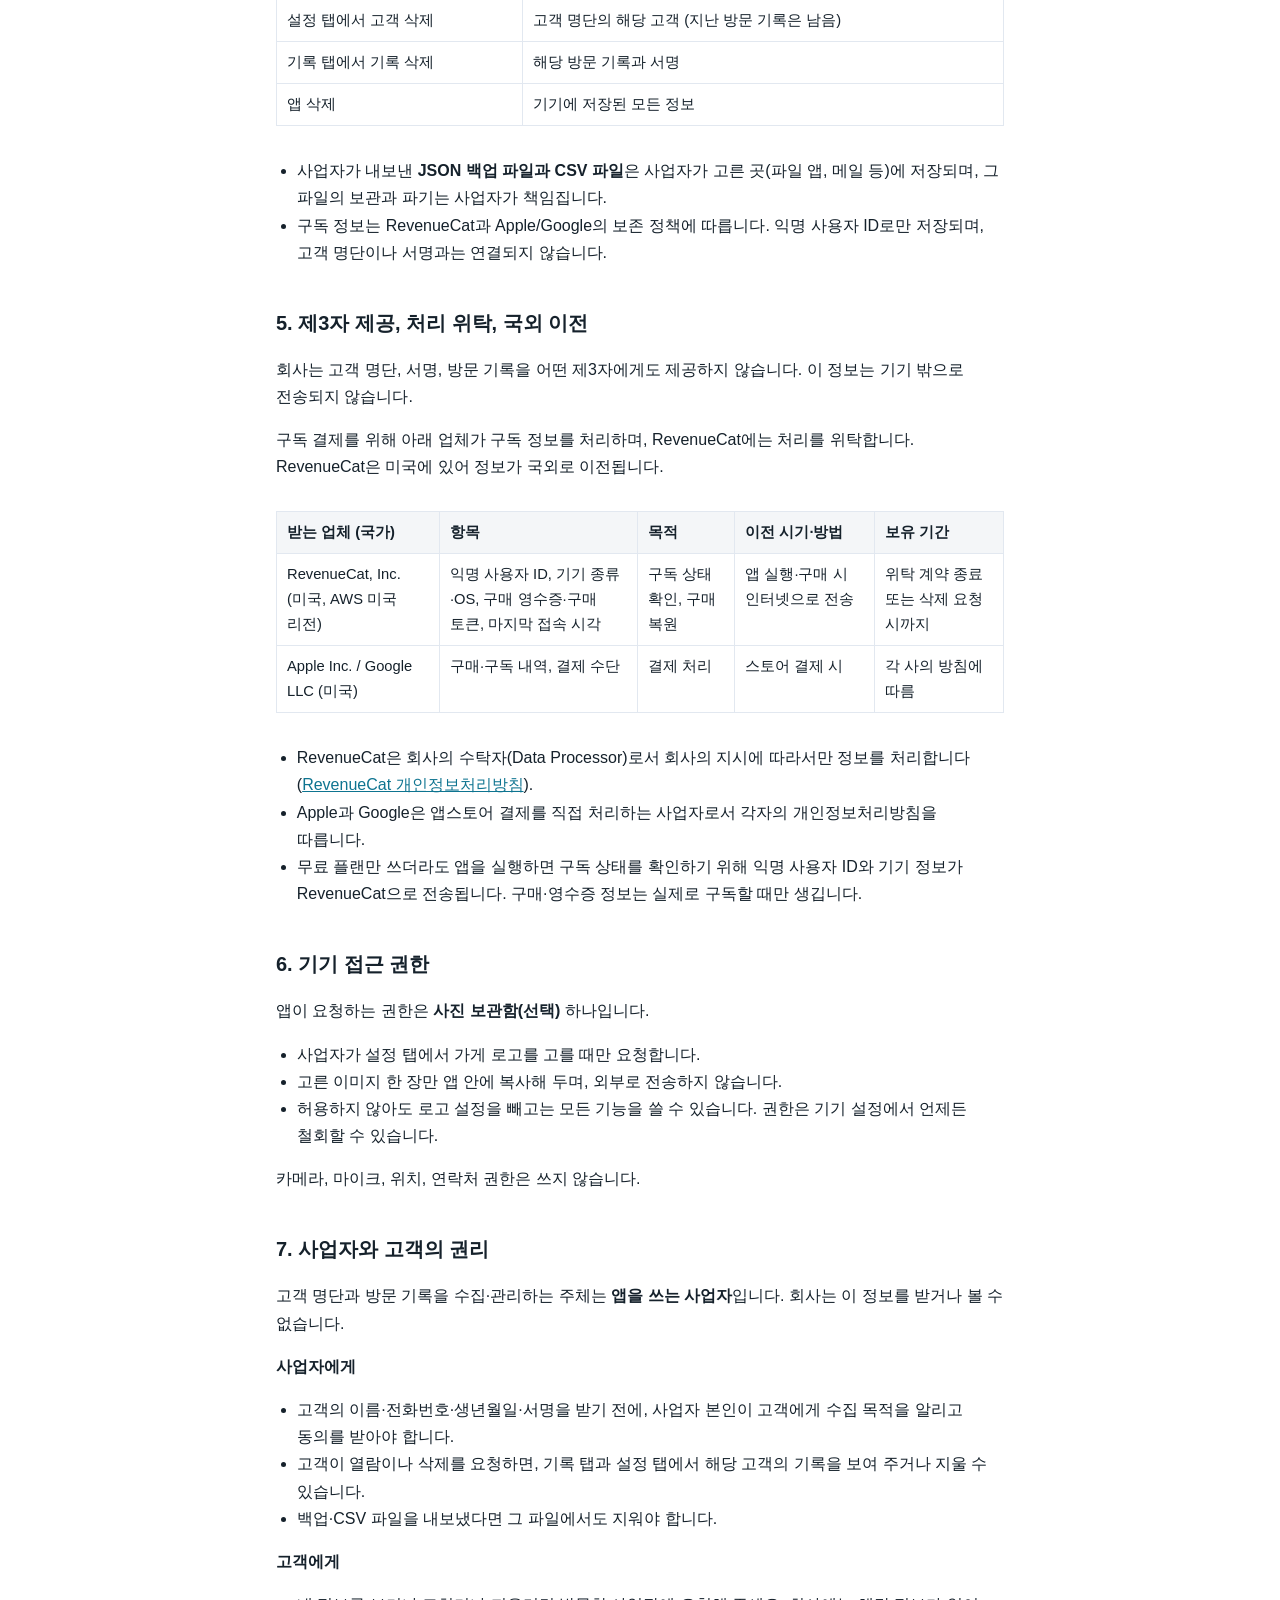
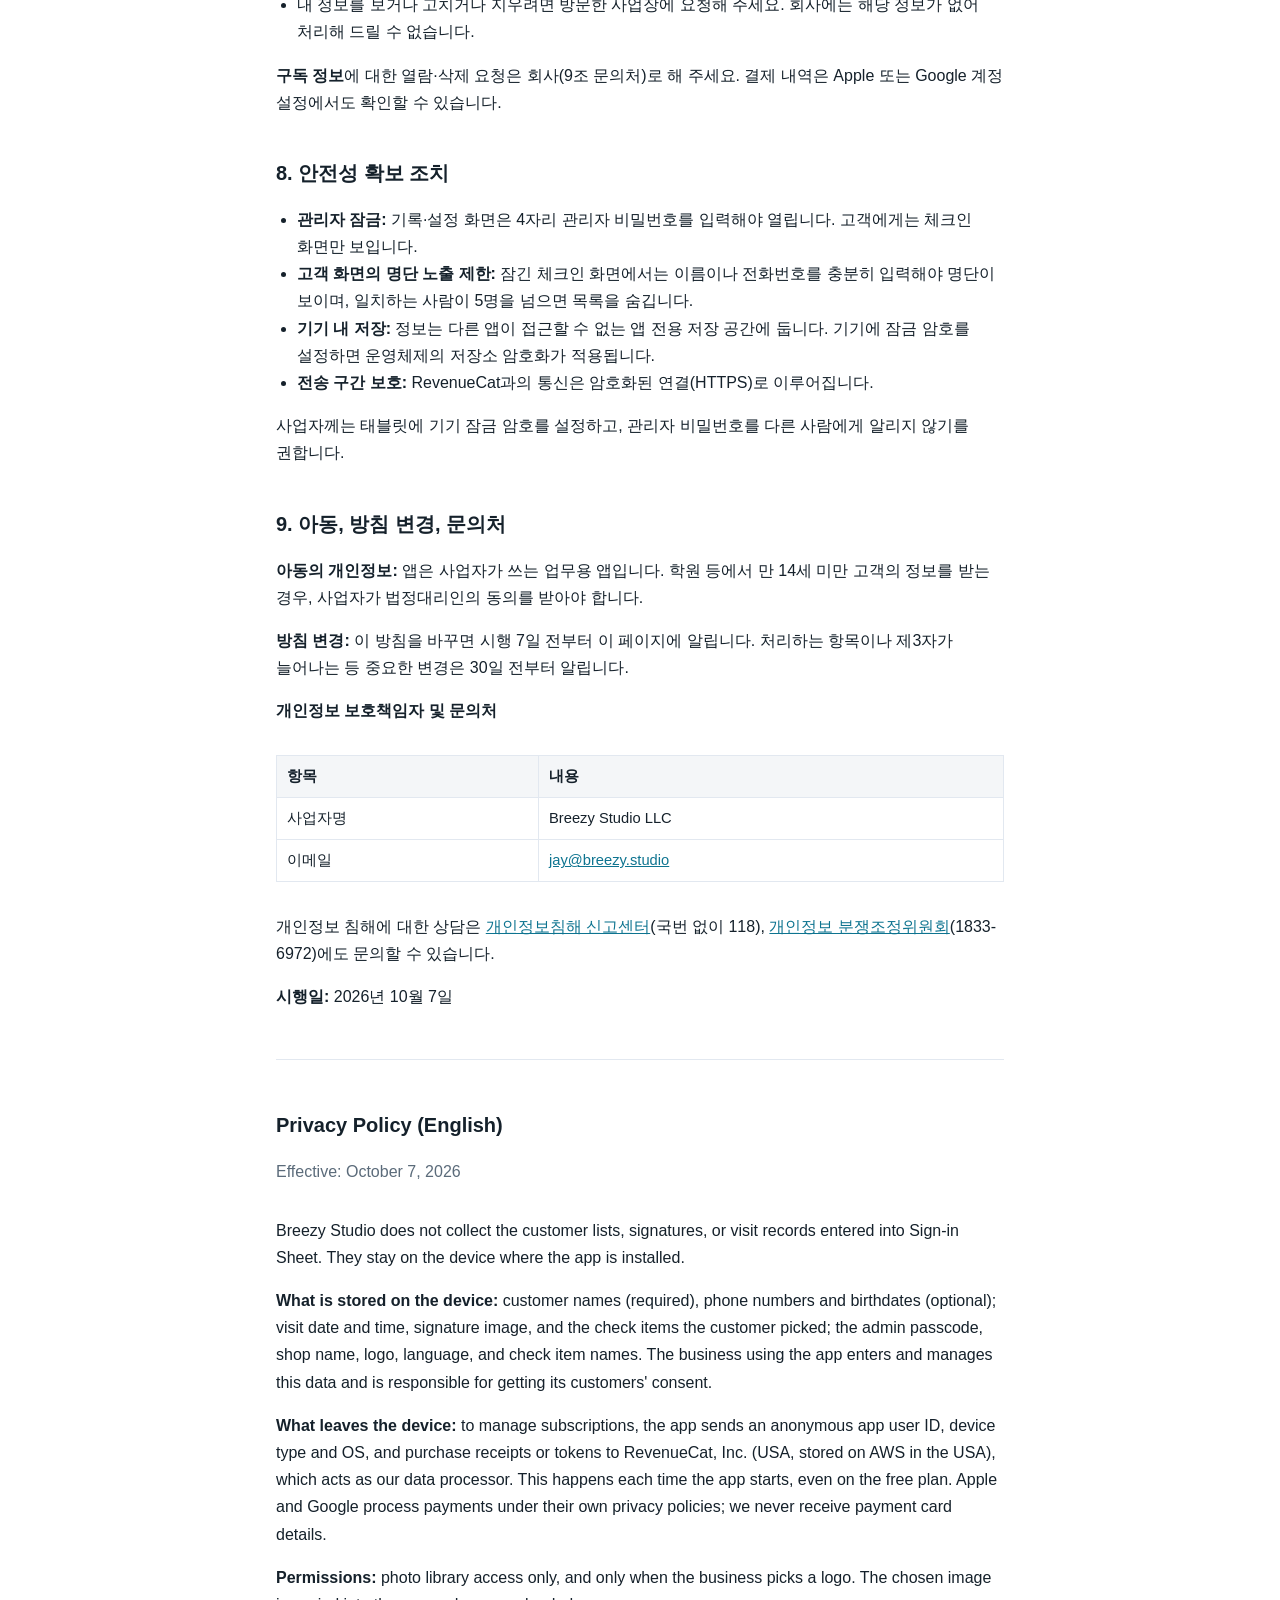
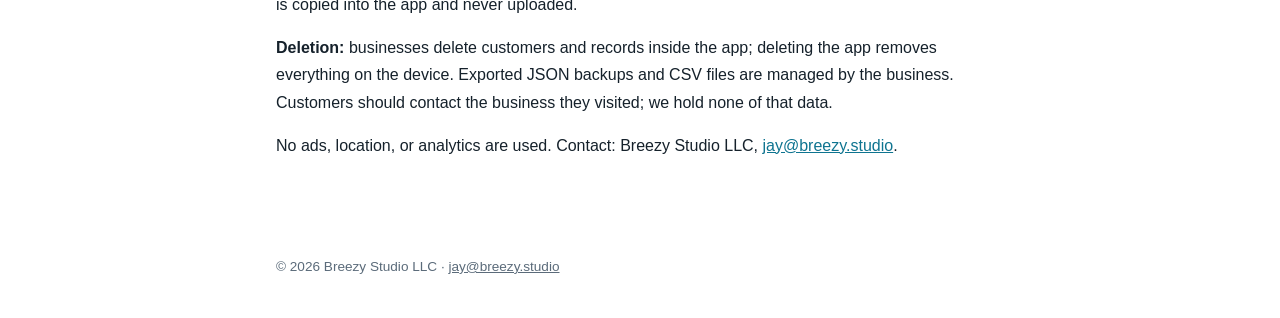
==== commit b116b565: "개인정보처리방침 문의처 사업자명을 Breezy Studio LLC로 변경 Co-Authored-By: Claude Opus 5.5 <noreply@anthropic.com>" ====
--- a/signin-sheet/privacy/index.html
+++ b/signin-sheet/privacy/index.html
@@ -130,7 +130,7 @@
     <table>
       <thead><tr><th>항목</th><th>내용</th></tr></thead>
       <tbody>
-        <tr><td>사업자명</td><td>Breezy Studio</td></tr>
+        <tr><td>사업자명</td><td>Breezy Studio LLC</td></tr>
         <tr><td>이메일</td><td><a href="mailto:jay@breezy.studio">jay@breezy.studio</a></td></tr>
       </tbody>
     </table>
@@ -147,7 +147,7 @@
   <p><strong>What leaves the device:</strong> to manage subscriptions, the app sends an anonymous app user ID, device type and OS, and purchase receipts or tokens to RevenueCat, Inc. (USA, stored on AWS in the USA), which acts as our data processor. This happens each time the app starts, even on the free plan. Apple and Google process payments under their own privacy policies; we never receive payment card details.</p>
   <p><strong>Permissions:</strong> photo library access only, and only when the business picks a logo. The chosen image is copied into the app and never uploaded.</p>
   <p><strong>Deletion:</strong> businesses delete customers and records inside the app; deleting the app removes everything on the device. Exported JSON backups and CSV files are managed by the business. Customers should contact the business they visited; we hold none of that data.</p>
-  <p>No ads, location, or analytics are used. Contact: Breezy Studio, <a href="mailto:jay@breezy.studio">jay@breezy.studio</a>.</p>
+  <p>No ads, location, or analytics are used. Contact: Breezy Studio LLC, <a href="mailto:jay@breezy.studio">jay@breezy.studio</a>.</p>
 </main>
 <footer>© 2026 Breezy Studio LLC · <a href="mailto:jay@breezy.studio">jay@breezy.studio</a></footer>
 </body>
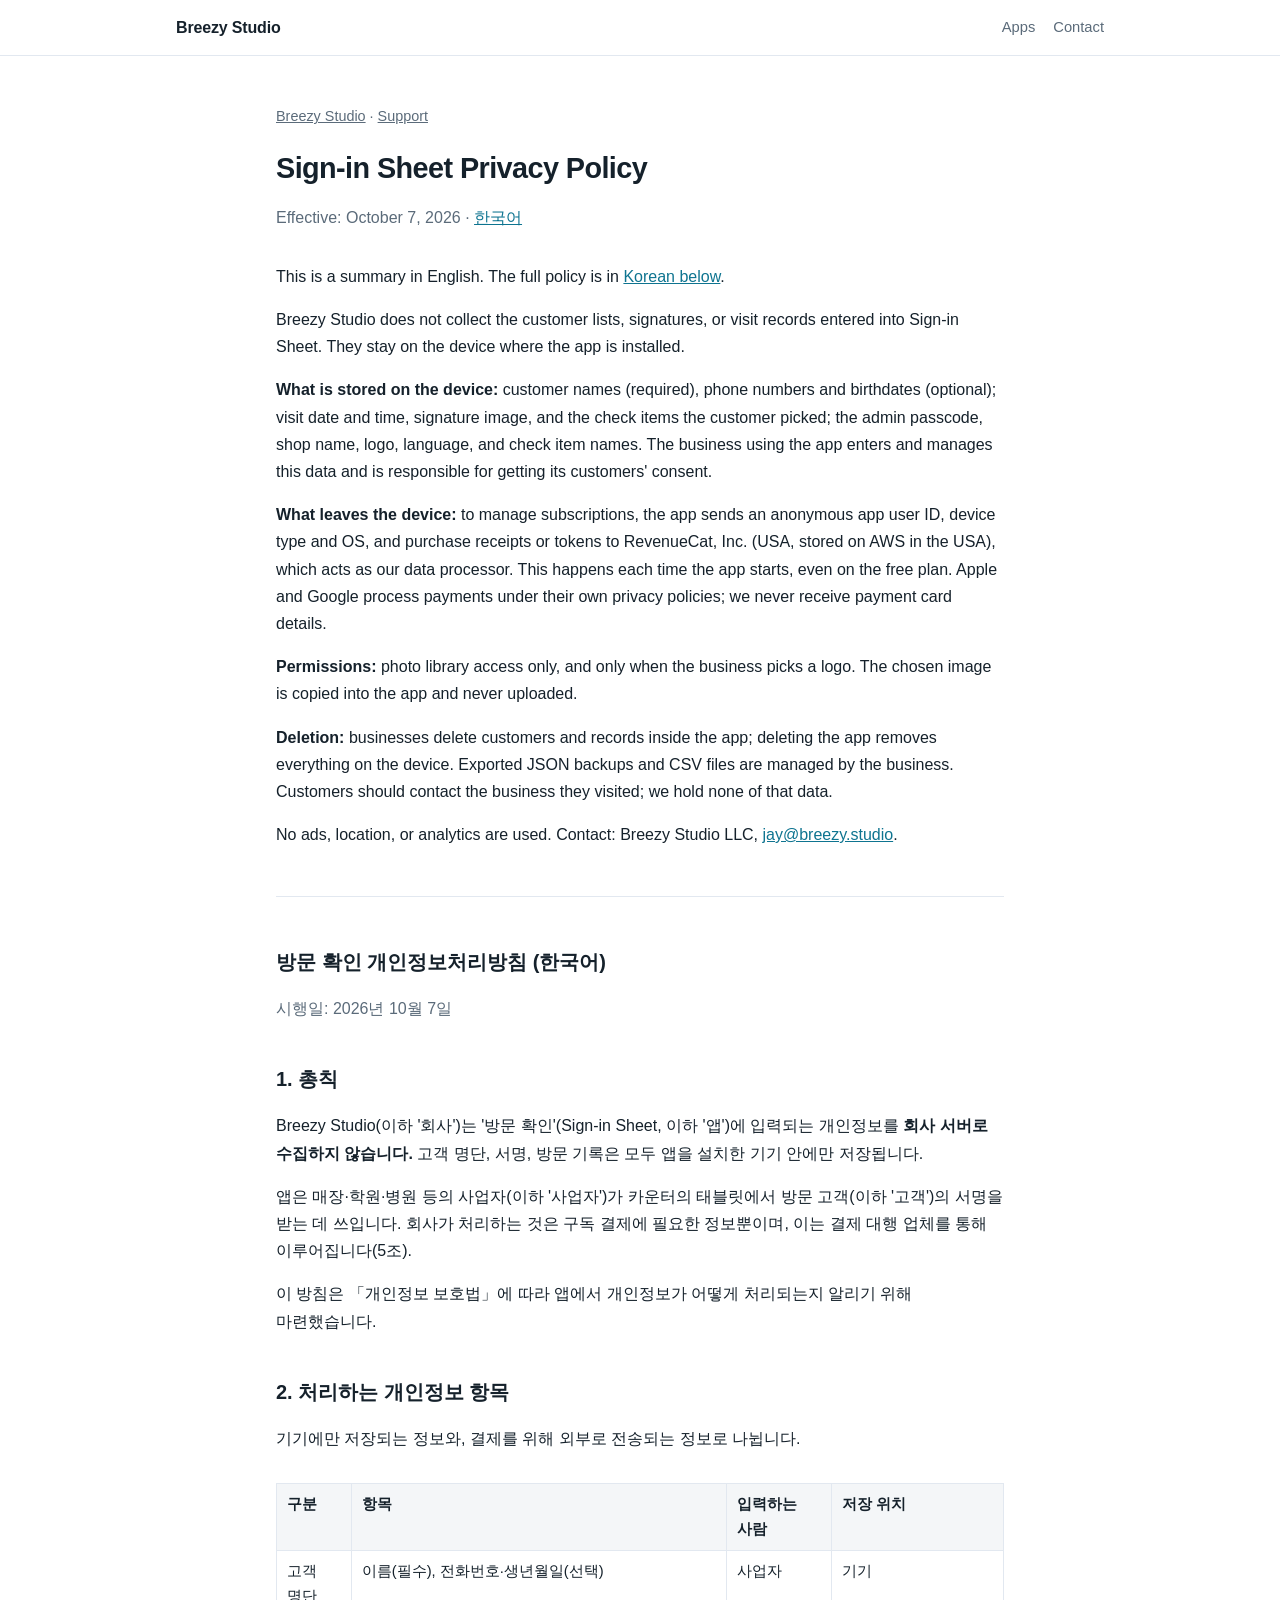
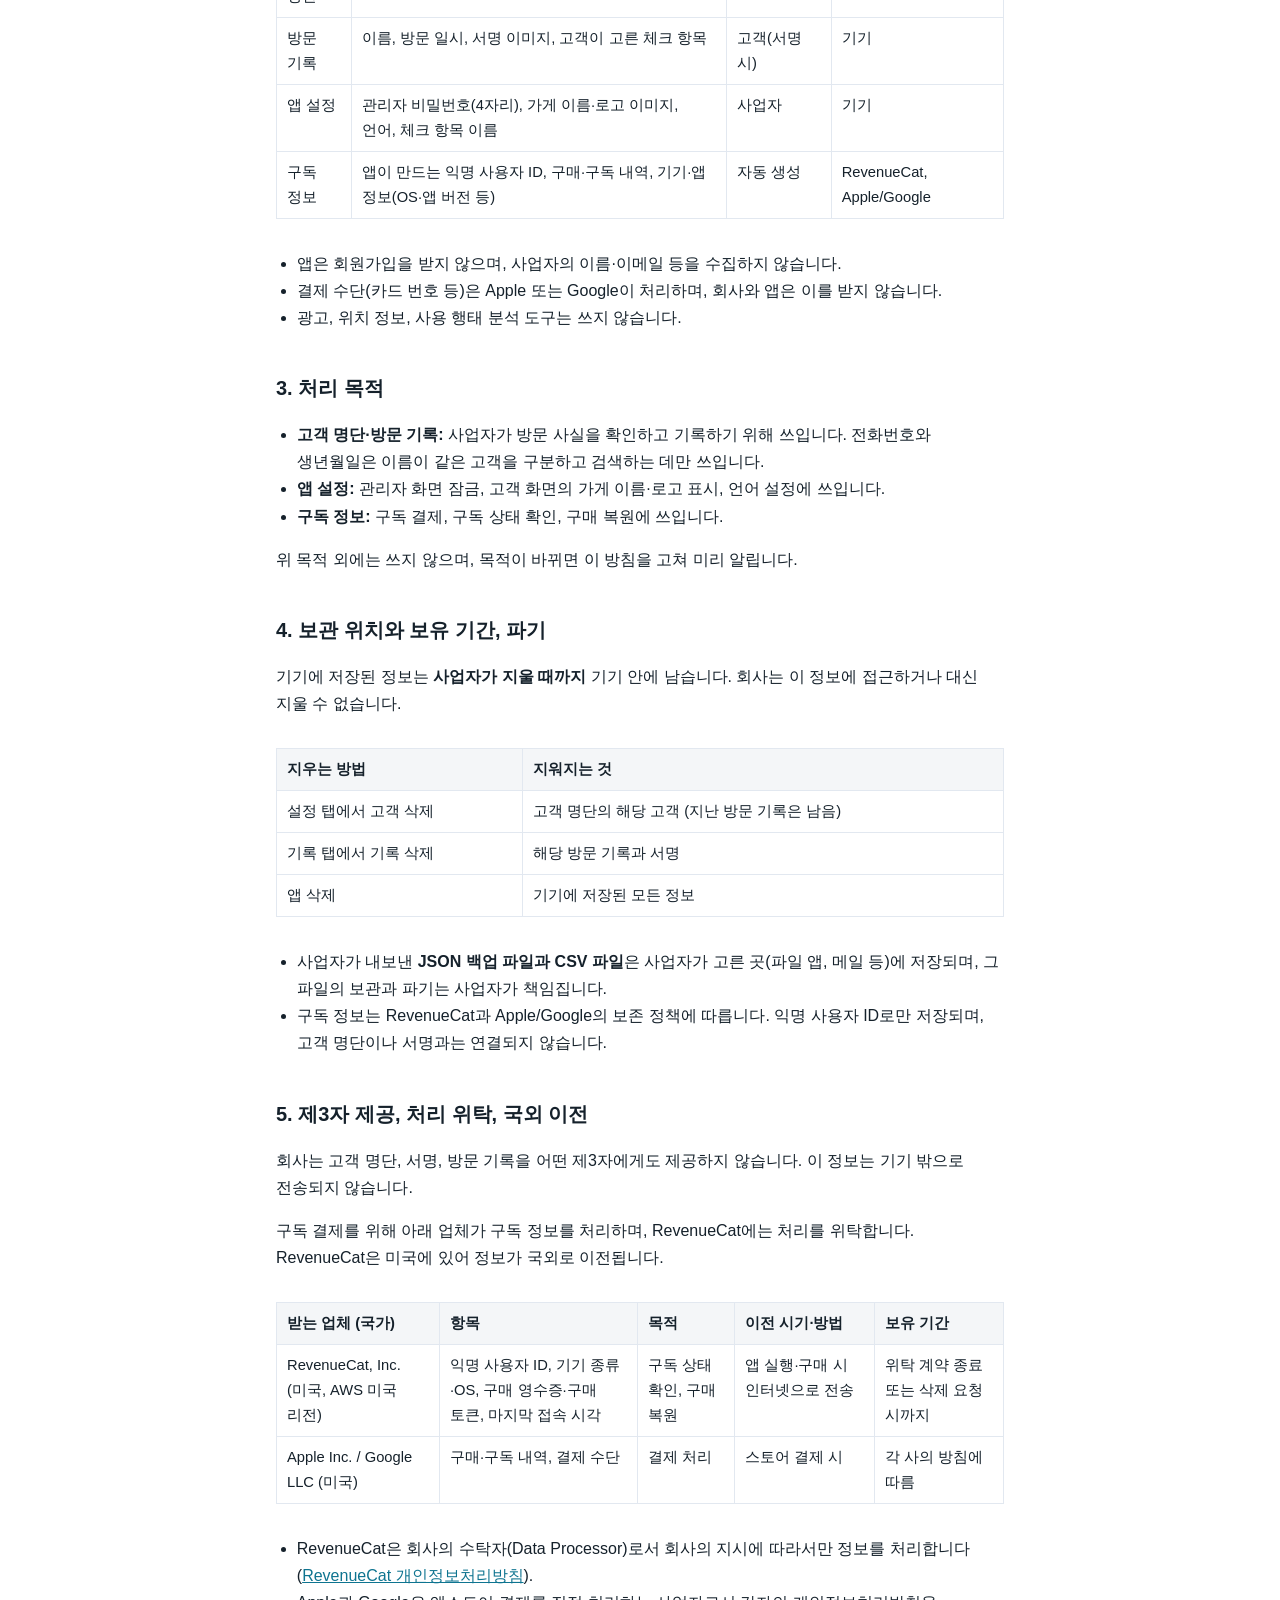
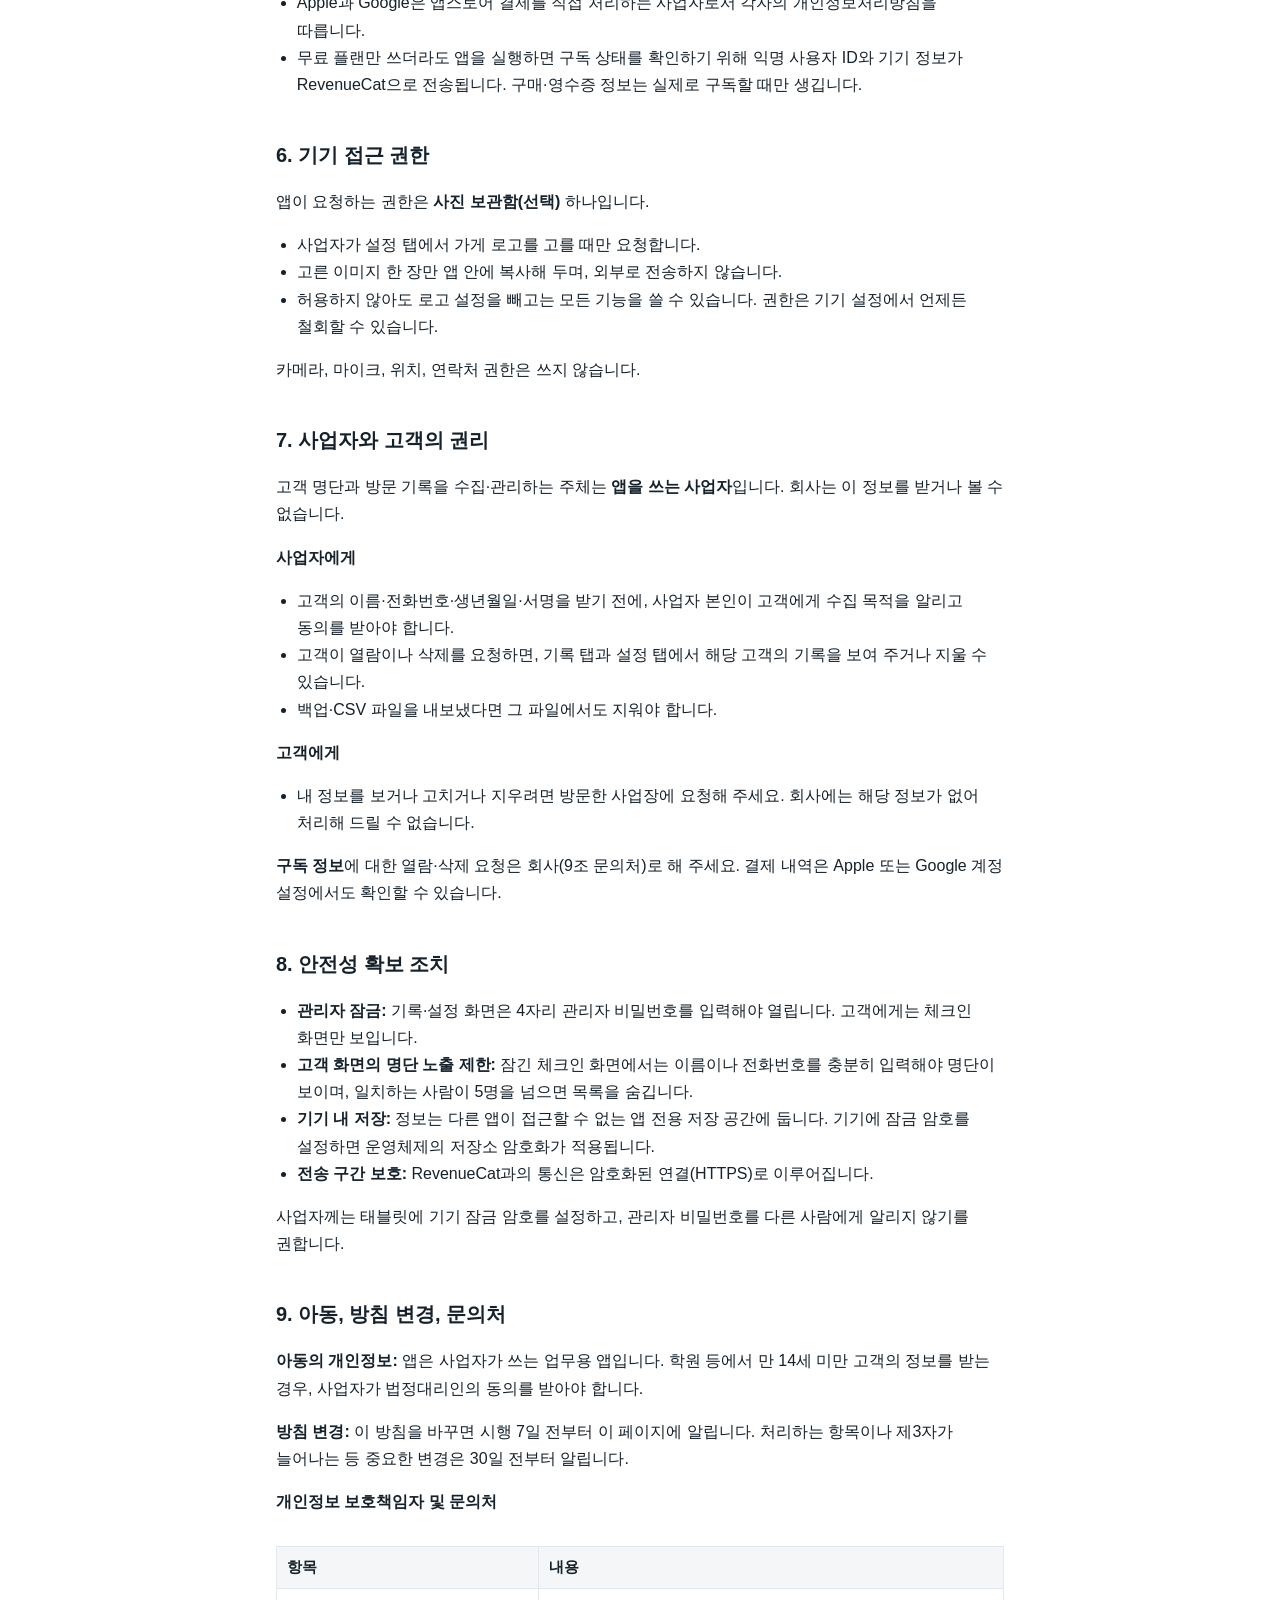
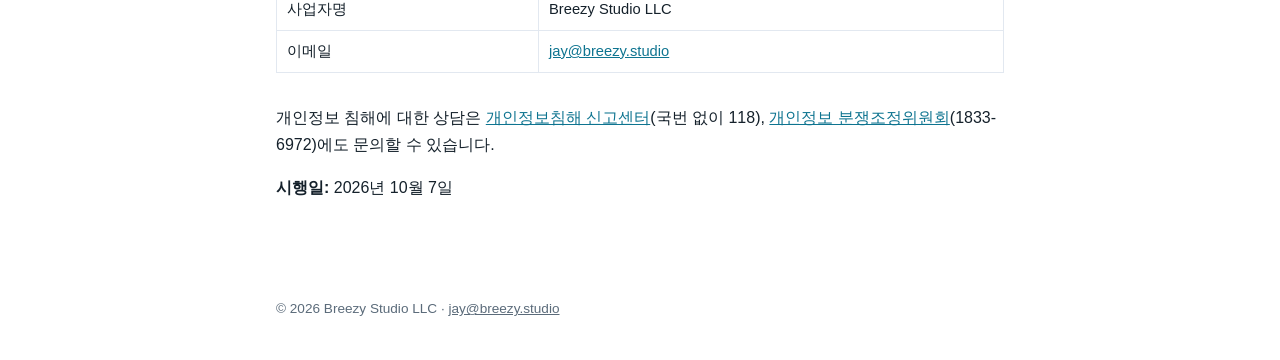
==== commit 09302f73: "사이트를 영어 중심으로 변경하고 회사 로고 제거 - 메인 페이지를 영어로 다시 작성 - 지원·개인정보 페이지는 영어를 먼저, 한국어를 아래에 배치 - 헤더 로고와 파비콘(asset" ====
--- a/signin-sheet/privacy/index.html
+++ b/signin-sheet/privacy/index.html
@@ -1,28 +1,42 @@
 <!doctype html>
-<html lang="ko">
+<html lang="en">
 <head>
 <meta charset="utf-8">
 <meta name="viewport" content="width=device-width, initial-scale=1">
-<title>방문 확인 개인정보처리방침 · Breezy Studio</title>
+<title>Sign-in Sheet Privacy Policy · Breezy Studio</title>
 <meta name="color-scheme" content="light dark">
-<link rel="icon" href="/assets/icon.svg" type="image/svg+xml">
 <link rel="stylesheet" href="/assets/site.css">
 </head>
 <body>
 <header class="site-header">
   <div class="inner">
-    <a class="brand" href="/"><img src="/assets/icon.svg" alt="" width="28" height="28"> Breezy Studio</a>
+    <a class="brand" href="/">Breezy Studio</a>
     <nav class="site-nav">
-      <a href="/#apps">앱 · Apps</a>
-      <a href="/#contact">문의 · Contact</a>
+      <a href="/#apps">Apps</a>
+      <a href="/#contact">Contact</a>
     </nav>
   </div>
 </header>
 <main>
-  <nav class="crumbs"><a href="/">Breezy Studio</a> · <a href="/signin-sheet/support/">방문 확인 지원</a></nav>
-  <h1>방문 확인 개인정보처리방침</h1>
-  <p class="meta">시행일: 2026년 10월 7일 · <a href="#en">English</a></p>
-  
+  <nav class="crumbs"><a href="/">Breezy Studio</a> · <a href="/signin-sheet/support/">Support</a></nav>
+  <h1>Sign-in Sheet Privacy Policy</h1>
+  <p class="meta">Effective: October 7, 2026 · <a href="#ko">한국어</a></p>
+
+  <section id="en">
+  <p>This is a summary in English. The full policy is in <a href="#ko">Korean below</a>.</p>
+  <p>Breezy Studio does not collect the customer lists, signatures, or visit records entered into Sign-in Sheet. They stay on the device where the app is installed.</p>
+  <p><strong>What is stored on the device:</strong> customer names (required), phone numbers and birthdates (optional); visit date and time, signature image, and the check items the customer picked; the admin passcode, shop name, logo, language, and check item names. The business using the app enters and manages this data and is responsible for getting its customers' consent.</p>
+  <p><strong>What leaves the device:</strong> to manage subscriptions, the app sends an anonymous app user ID, device type and OS, and purchase receipts or tokens to RevenueCat, Inc. (USA, stored on AWS in the USA), which acts as our data processor. This happens each time the app starts, even on the free plan. Apple and Google process payments under their own privacy policies; we never receive payment card details.</p>
+  <p><strong>Permissions:</strong> photo library access only, and only when the business picks a logo. The chosen image is copied into the app and never uploaded.</p>
+  <p><strong>Deletion:</strong> businesses delete customers and records inside the app; deleting the app removes everything on the device. Exported JSON backups and CSV files are managed by the business. Customers should contact the business they visited; we hold none of that data.</p>
+  <p>No ads, location, or analytics are used. Contact: Breezy Studio LLC, <a href="mailto:jay@breezy.studio">jay@breezy.studio</a>.</p>
+  </section>
+
+  <hr>
+
+  <section id="ko" lang="ko">
+  <h2>방문 확인 개인정보처리방침 (한국어)</h2>
+  <p class="meta">시행일: 2026년 10월 7일</p>
   <h2>1. 총칙</h2>
   <p>Breezy Studio(이하 '회사')는 '방문 확인'(Sign-in Sheet, 이하 '앱')에 입력되는 개인정보를 <strong>회사 서버로 수집하지 않습니다.</strong> 고객 명단, 서명, 방문 기록은 모두 앱을 설치한 기기 안에만 저장됩니다.</p>
   <p>앱은 매장·학원·병원 등의 사업자(이하 '사업자')가 카운터의 태블릿에서 방문 고객(이하 '고객')의 서명을 받는 데 쓰입니다. 회사가 처리하는 것은 구독 결제에 필요한 정보뿐이며, 이는 결제 대행 업체를 통해 이루어집니다(5조).</p>
@@ -137,17 +151,7 @@
   </div>
   <p>개인정보 침해에 대한 상담은 <a href="https://privacy.kisa.or.kr" target="_blank" rel="noopener">개인정보침해 신고센터</a>(국번 없이 118), <a href="https://www.kopico.go.kr" target="_blank" rel="noopener">개인정보 분쟁조정위원회</a>(1833-6972)에도 문의할 수 있습니다.</p>
   <p><strong>시행일:</strong> 2026년 10월 7일</p>
-  
-  <hr>
-  
-  <h2 id="en">Privacy Policy (English)</h2>
-  <p class="meta">Effective: October 7, 2026</p>
-  <p>Breezy Studio does not collect the customer lists, signatures, or visit records entered into Sign-in Sheet. They stay on the device where the app is installed.</p>
-  <p><strong>What is stored on the device:</strong> customer names (required), phone numbers and birthdates (optional); visit date and time, signature image, and the check items the customer picked; the admin passcode, shop name, logo, language, and check item names. The business using the app enters and manages this data and is responsible for getting its customers' consent.</p>
-  <p><strong>What leaves the device:</strong> to manage subscriptions, the app sends an anonymous app user ID, device type and OS, and purchase receipts or tokens to RevenueCat, Inc. (USA, stored on AWS in the USA), which acts as our data processor. This happens each time the app starts, even on the free plan. Apple and Google process payments under their own privacy policies; we never receive payment card details.</p>
-  <p><strong>Permissions:</strong> photo library access only, and only when the business picks a logo. The chosen image is copied into the app and never uploaded.</p>
-  <p><strong>Deletion:</strong> businesses delete customers and records inside the app; deleting the app removes everything on the device. Exported JSON backups and CSV files are managed by the business. Customers should contact the business they visited; we hold none of that data.</p>
-  <p>No ads, location, or analytics are used. Contact: Breezy Studio LLC, <a href="mailto:jay@breezy.studio">jay@breezy.studio</a>.</p>
+  </section>
 </main>
 <footer>© 2026 Breezy Studio LLC · <a href="mailto:jay@breezy.studio">jay@breezy.studio</a></footer>
 </body>
--- a/assets/site.css
+++ b/assets/site.css
@@ -47,8 +47,7 @@
   max-width: 960px; margin: 0 auto; padding: 14px 16px;
   display: flex; align-items: center; justify-content: space-between; gap: 16px;
 }
-.brand { display: inline-flex; align-items: center; gap: 10px; color: var(--ink); text-decoration: none; font-weight: 700; letter-spacing: -.01em; }
-.brand img { width: 28px; height: 28px; flex: none; }
+.brand { color: var(--ink); text-decoration: none; font-weight: 700; letter-spacing: -.01em; }
 .site-nav { display: flex; gap: 18px; font-size: .92em; }
 .site-nav a { color: var(--sub); text-decoration: none; }
 .site-nav a:hover { color: var(--ink); }
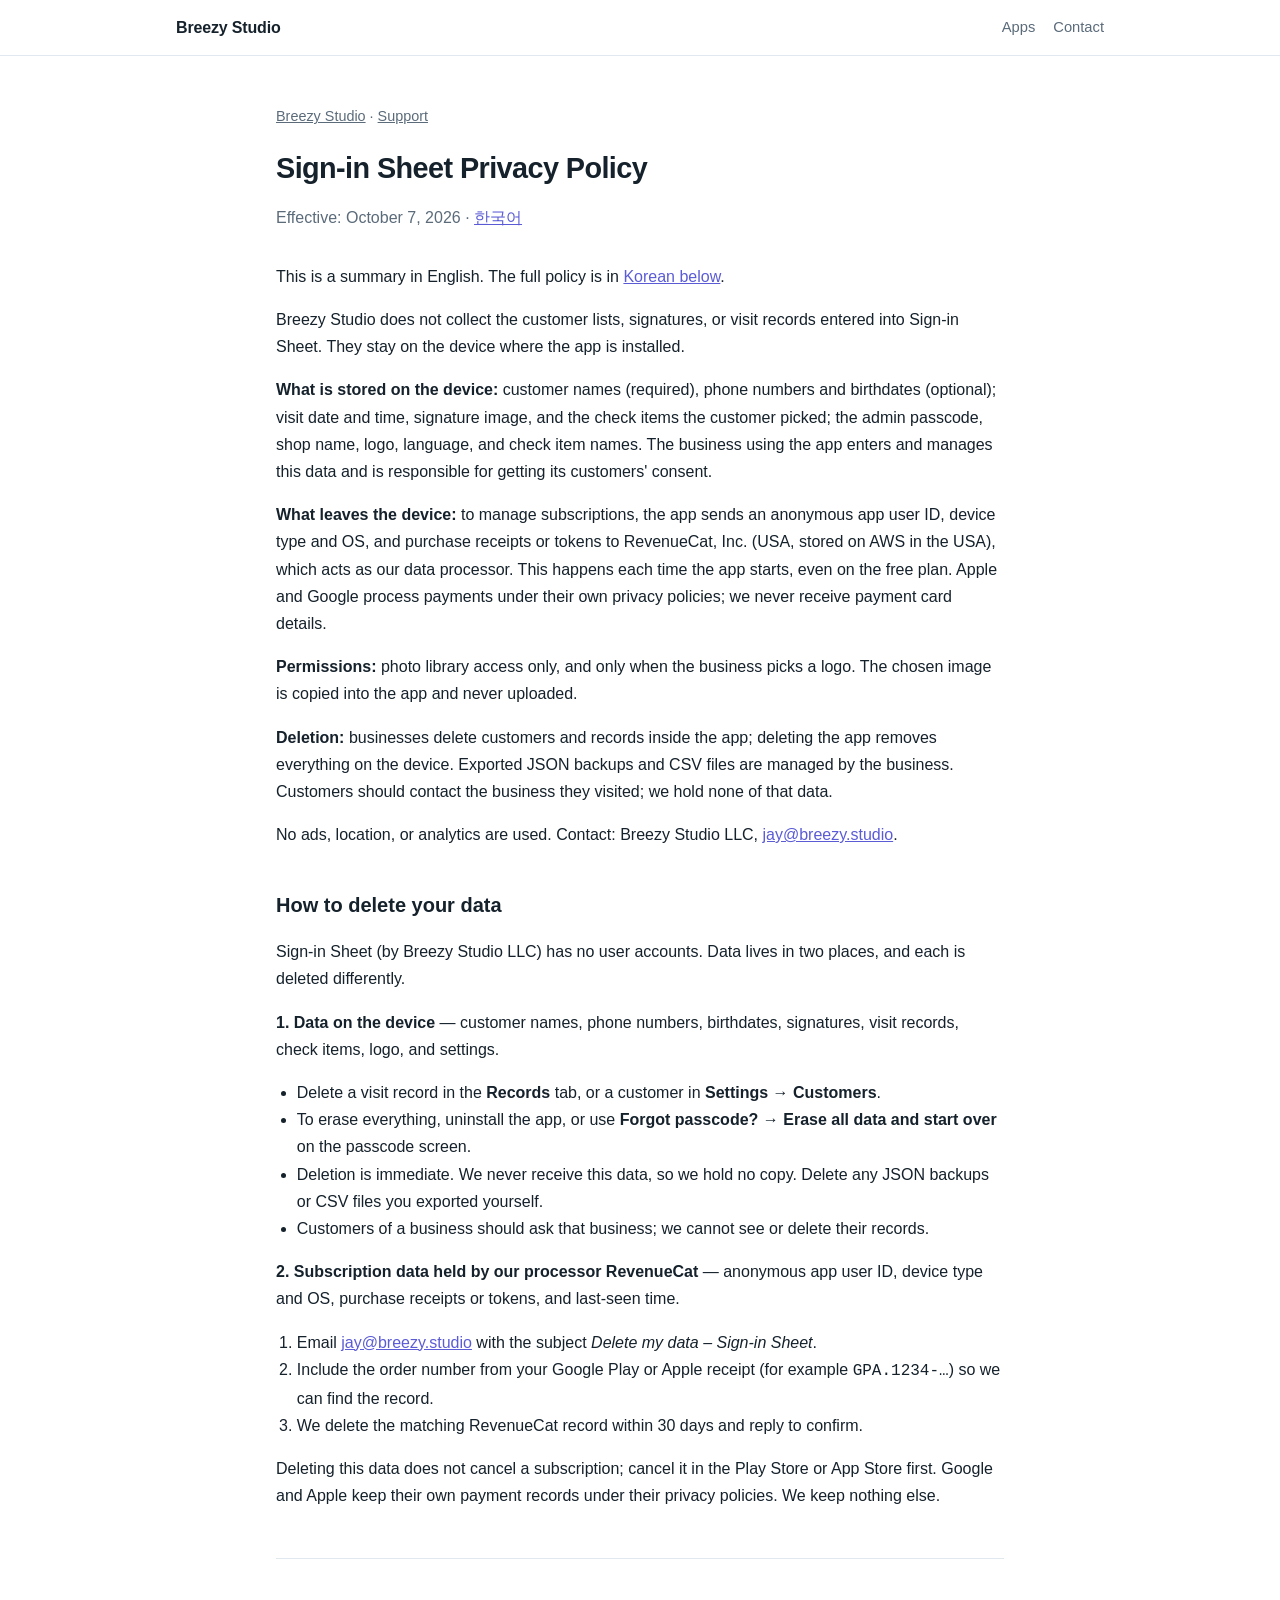
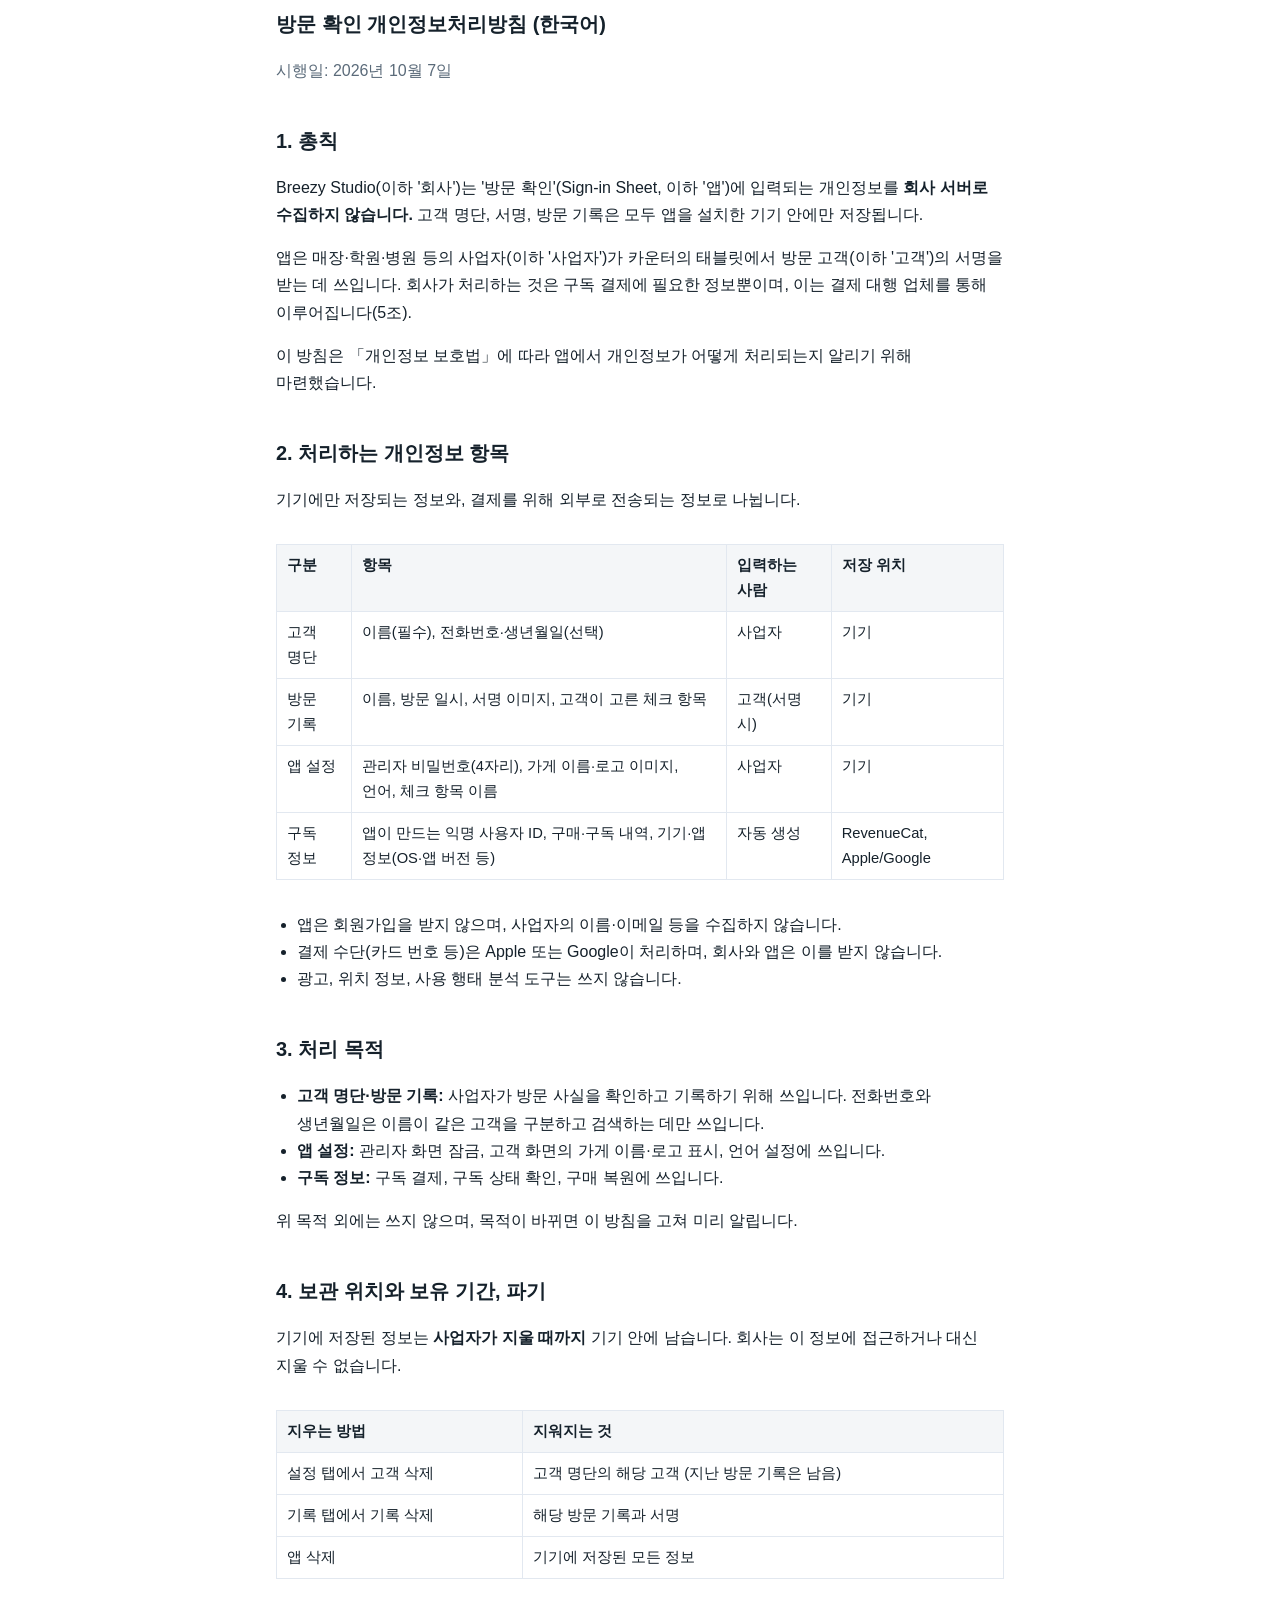
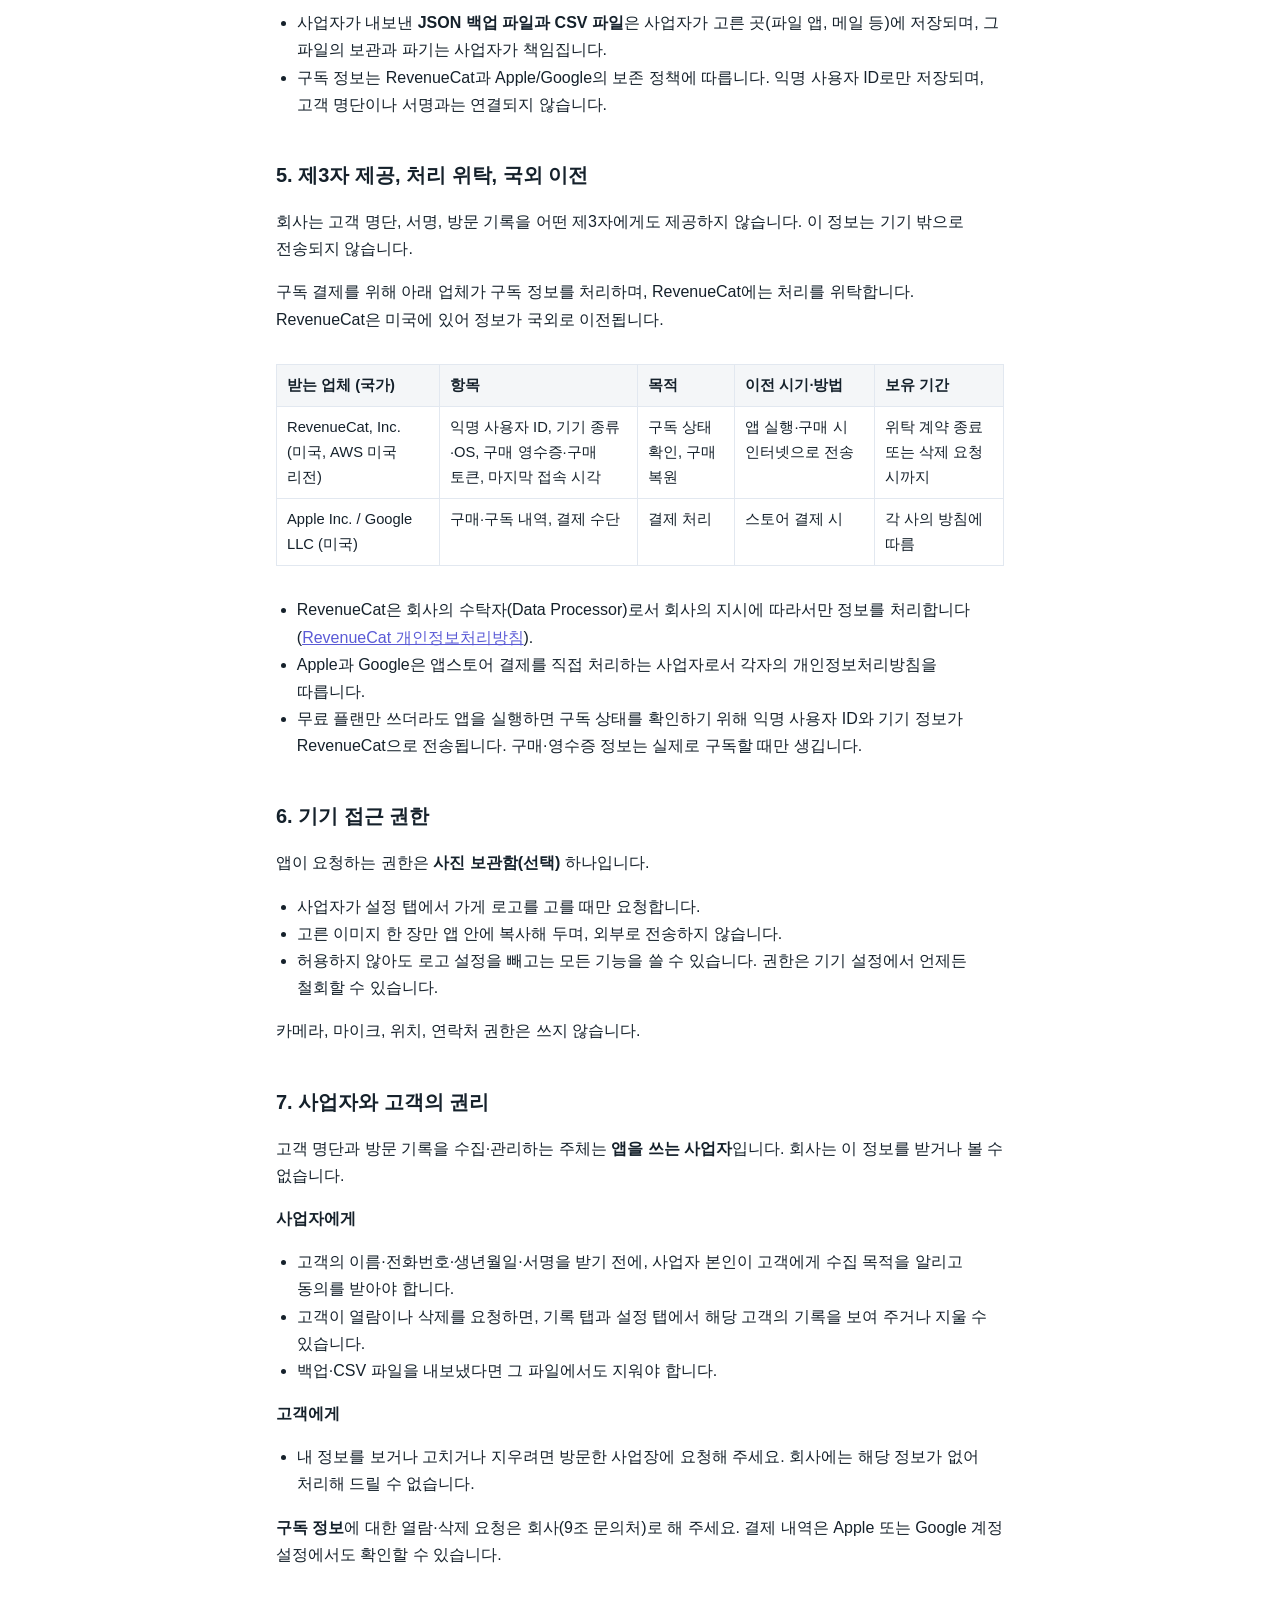
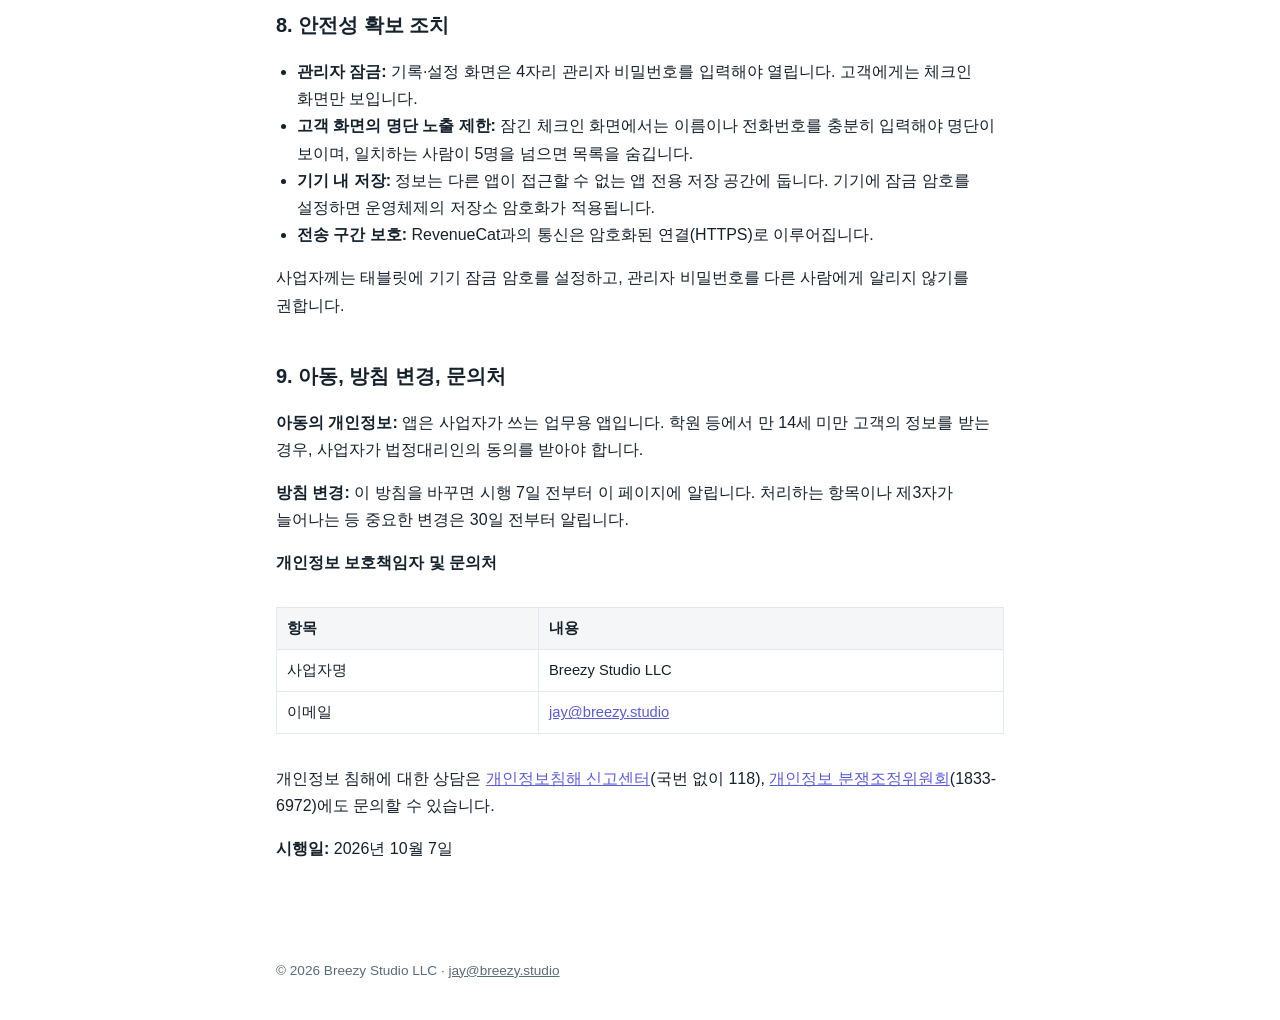
==== commit 56a544e1: "데이터 삭제 안내 섹션 추가, 관리자 비밀번호 분실 FAQ 갱신 - 개인정보처리방침에 #delete-data 섹션: 기기 안 데이터 삭제 방법과   RevenueCat 구독 데이터" ====
--- a/signin-sheet/privacy/index.html
+++ b/signin-sheet/privacy/index.html
@@ -30,6 +30,23 @@
   <p><strong>Permissions:</strong> photo library access only, and only when the business picks a logo. The chosen image is copied into the app and never uploaded.</p>
   <p><strong>Deletion:</strong> businesses delete customers and records inside the app; deleting the app removes everything on the device. Exported JSON backups and CSV files are managed by the business. Customers should contact the business they visited; we hold none of that data.</p>
   <p>No ads, location, or analytics are used. Contact: Breezy Studio LLC, <a href="mailto:jay@breezy.studio">jay@breezy.studio</a>.</p>
+
+  <h2 id="delete-data">How to delete your data</h2>
+  <p>Sign-in Sheet (by Breezy Studio LLC) has no user accounts. Data lives in two places, and each is deleted differently.</p>
+  <p><strong>1. Data on the device</strong> — customer names, phone numbers, birthdates, signatures, visit records, check items, logo, and settings.</p>
+  <ul>
+    <li>Delete a visit record in the <strong>Records</strong> tab, or a customer in <strong>Settings → Customers</strong>.</li>
+    <li>To erase everything, uninstall the app, or use <strong>Forgot passcode? → Erase all data and start over</strong> on the passcode screen.</li>
+    <li>Deletion is immediate. We never receive this data, so we hold no copy. Delete any JSON backups or CSV files you exported yourself.</li>
+    <li>Customers of a business should ask that business; we cannot see or delete their records.</li>
+  </ul>
+  <p><strong>2. Subscription data held by our processor RevenueCat</strong> — anonymous app user ID, device type and OS, purchase receipts or tokens, and last-seen time.</p>
+  <ol>
+    <li>Email <a href="mailto:jay@breezy.studio?subject=Delete%20my%20data%20-%20Sign-in%20Sheet">jay@breezy.studio</a> with the subject <em>Delete my data – Sign-in Sheet</em>.</li>
+    <li>Include the order number from your Google Play or Apple receipt (for example <code>GPA.1234-…</code>) so we can find the record.</li>
+    <li>We delete the matching RevenueCat record within 30 days and reply to confirm.</li>
+  </ol>
+  <p>Deleting this data does not cancel a subscription; cancel it in the Play Store or App Store first. Google and Apple keep their own payment records under their privacy policies. We keep nothing else.</p>
   </section>
 
   <hr>
--- a/assets/site.css
+++ b/assets/site.css
@@ -6,8 +6,8 @@
   --line: #e2e8f0;
   --head: #f4f6f8;
   --card: #ffffff;
-  --accent: #0e7490;
-  --accent-soft: #e0f2f6;
+  --accent: #5b5bd6;
+  --accent-soft: #efefff;
   --shadow: 0 1px 2px rgba(15, 30, 45, .04), 0 8px 24px rgba(15, 30, 45, .06);
 }
 
@@ -20,8 +20,8 @@
     --line: #2a333c;
     --head: #182028;
     --card: #161e25;
-    --accent: #4fb3c8;
-    --accent-soft: #15313a;
+    --accent: #9ea3ff;
+    --accent-soft: #25264d;
     --shadow: 0 1px 2px rgba(0, 0, 0, .3), 0 8px 24px rgba(0, 0, 0, .25);
   }
 }
@@ -77,7 +77,6 @@
 main.home { max-width: 960px; padding-top: 0; }
 
 .hero { padding: 72px 0 56px; }
-.eyebrow { color: var(--accent); font-weight: 600; font-size: .9em; letter-spacing: .04em; text-transform: uppercase; margin: 0 0 12px; }
 .hero h1 { font-size: clamp(2em, 5vw, 2.9em); line-height: 1.2; margin: 0 0 16px; max-width: 18em; }
 .hero .lead { font-size: 1.12em; color: var(--sub); max-width: 34em; margin: 0; }
 .hero .lead-en { color: var(--sub); max-width: 34em; margin: 8px 0 0; font-size: .95em; }
